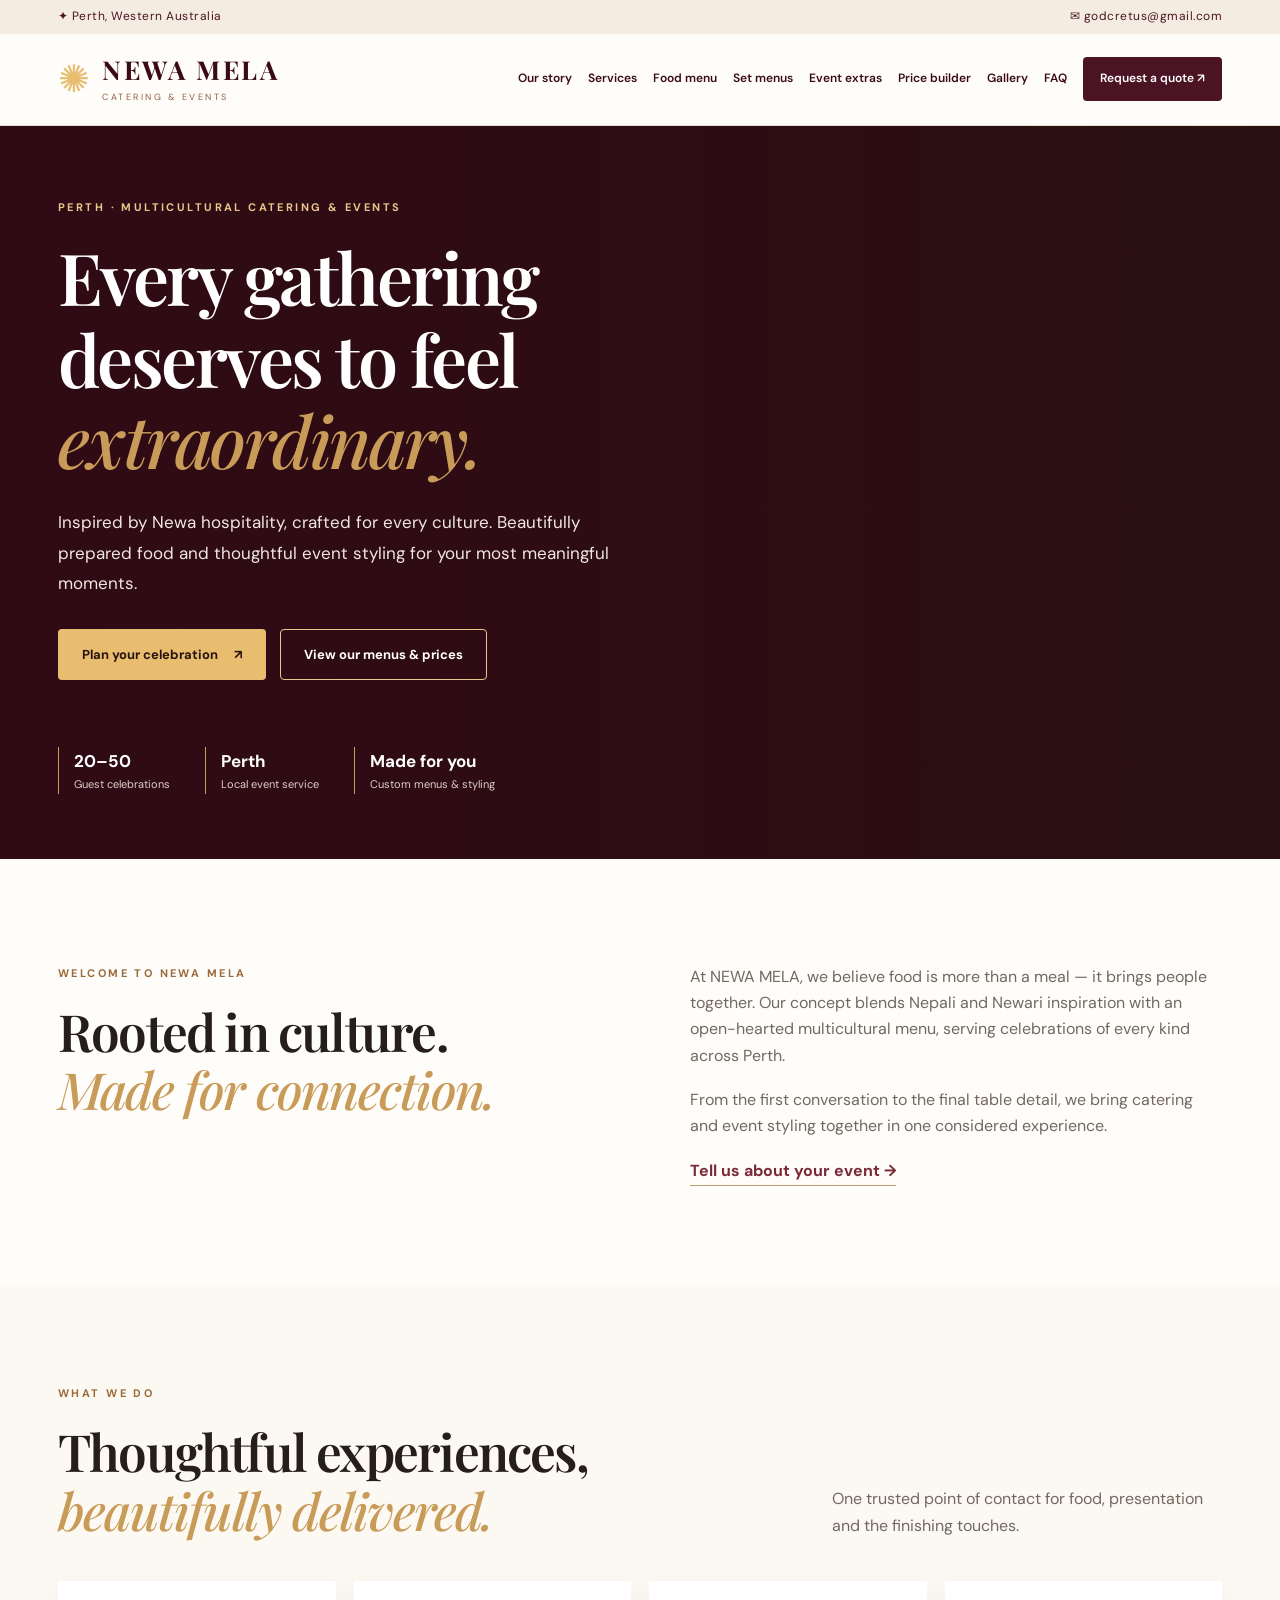
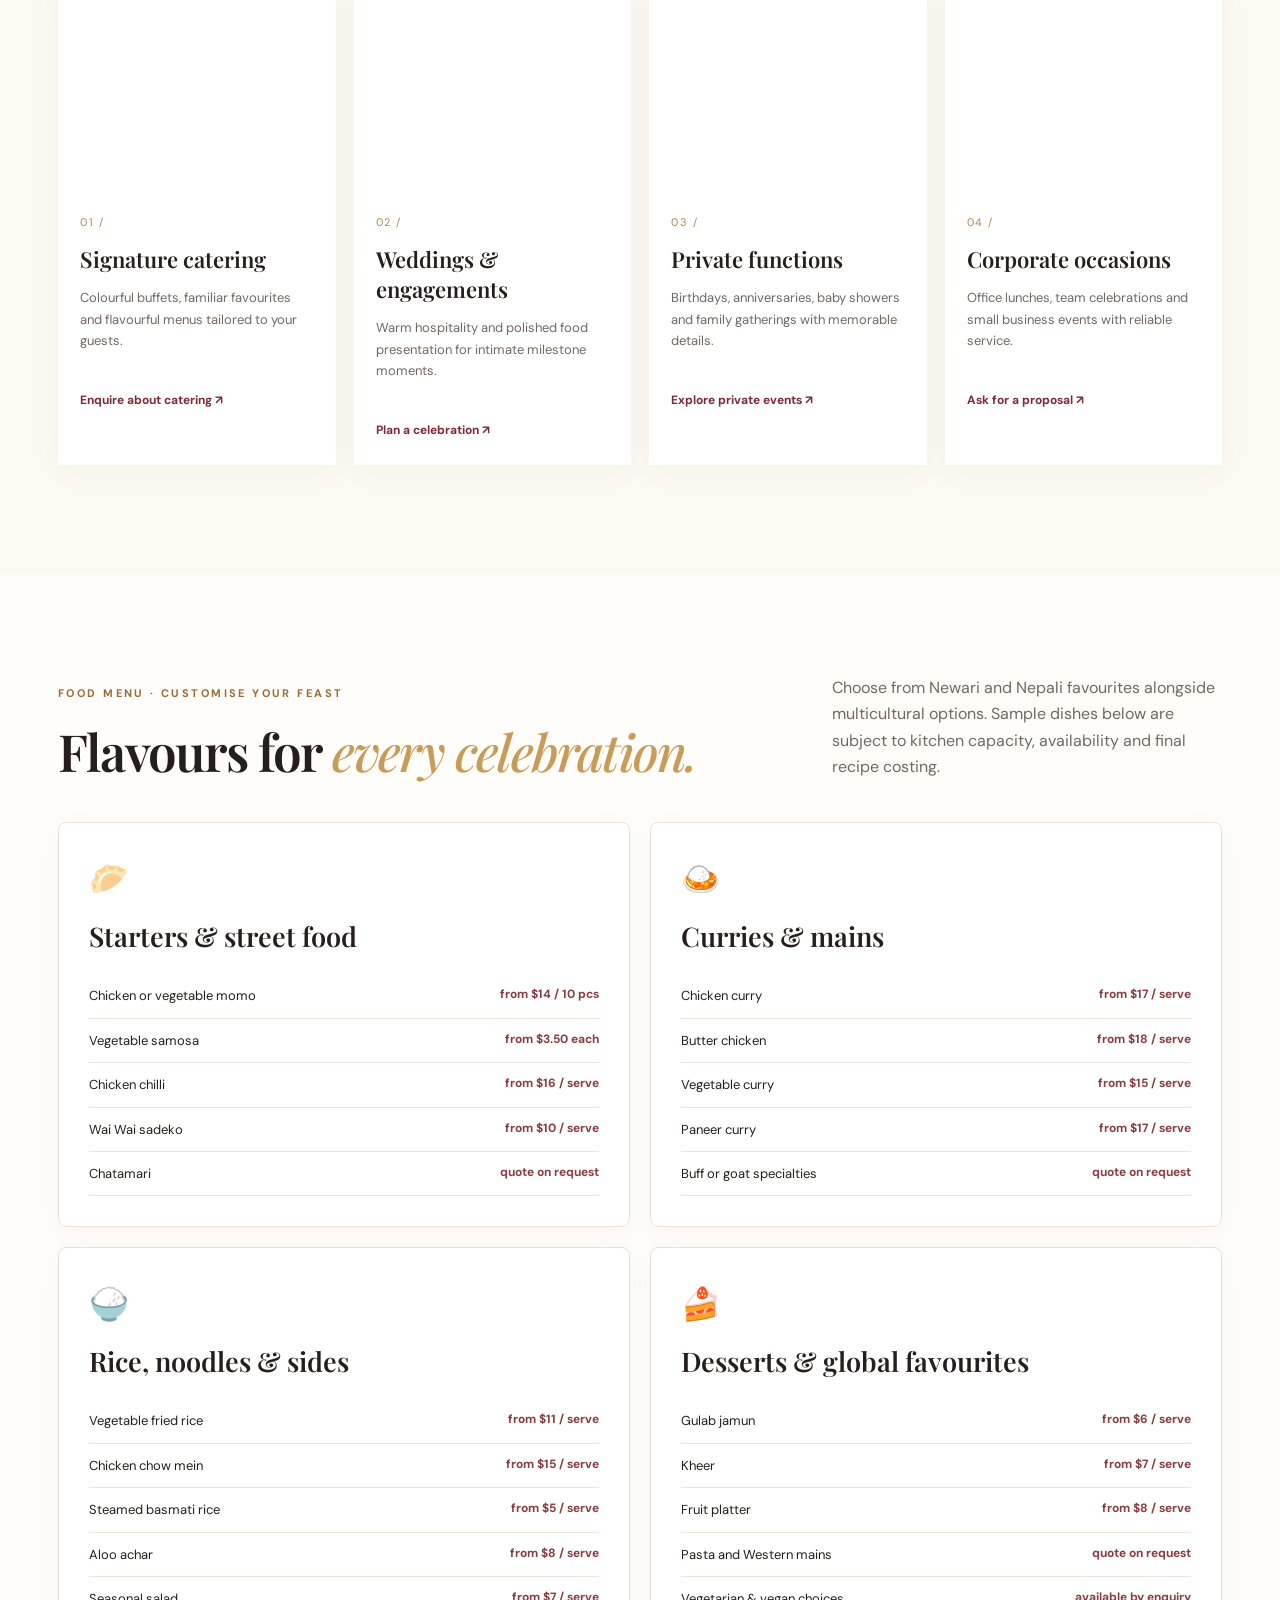
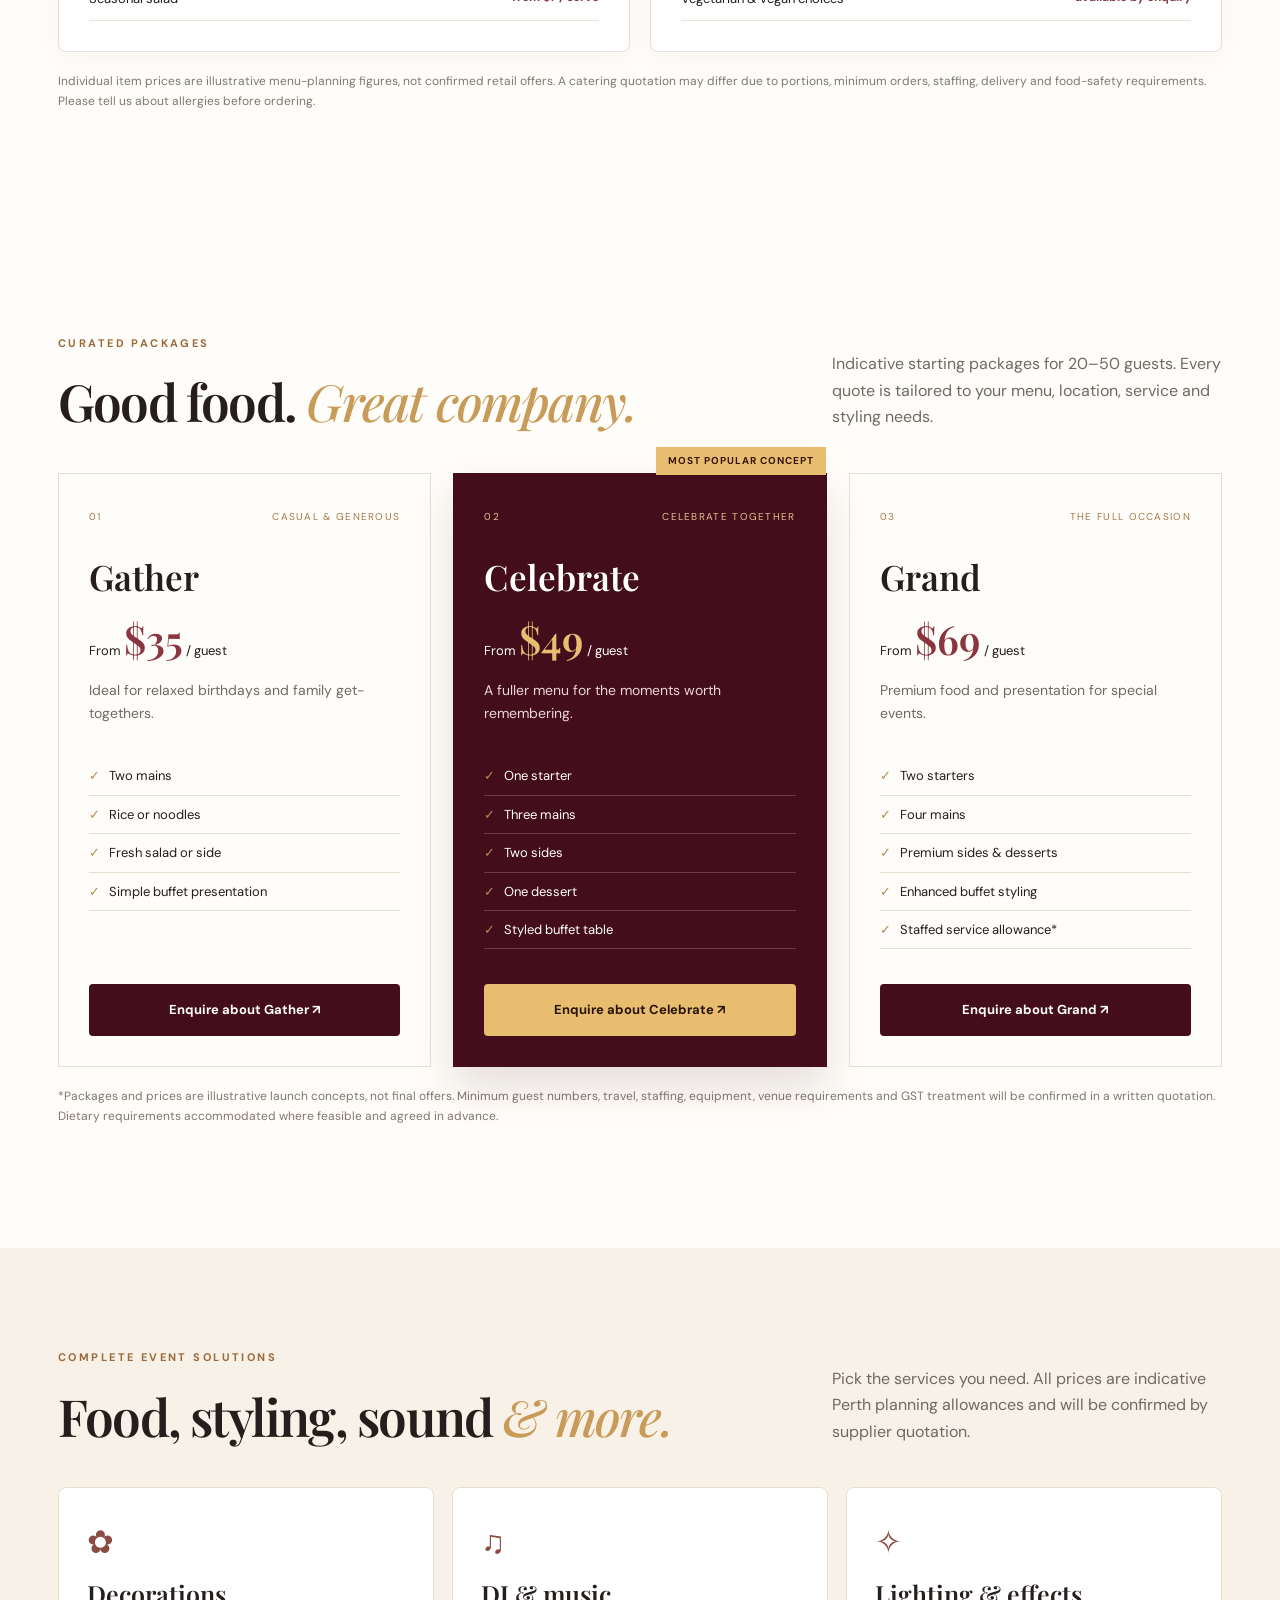
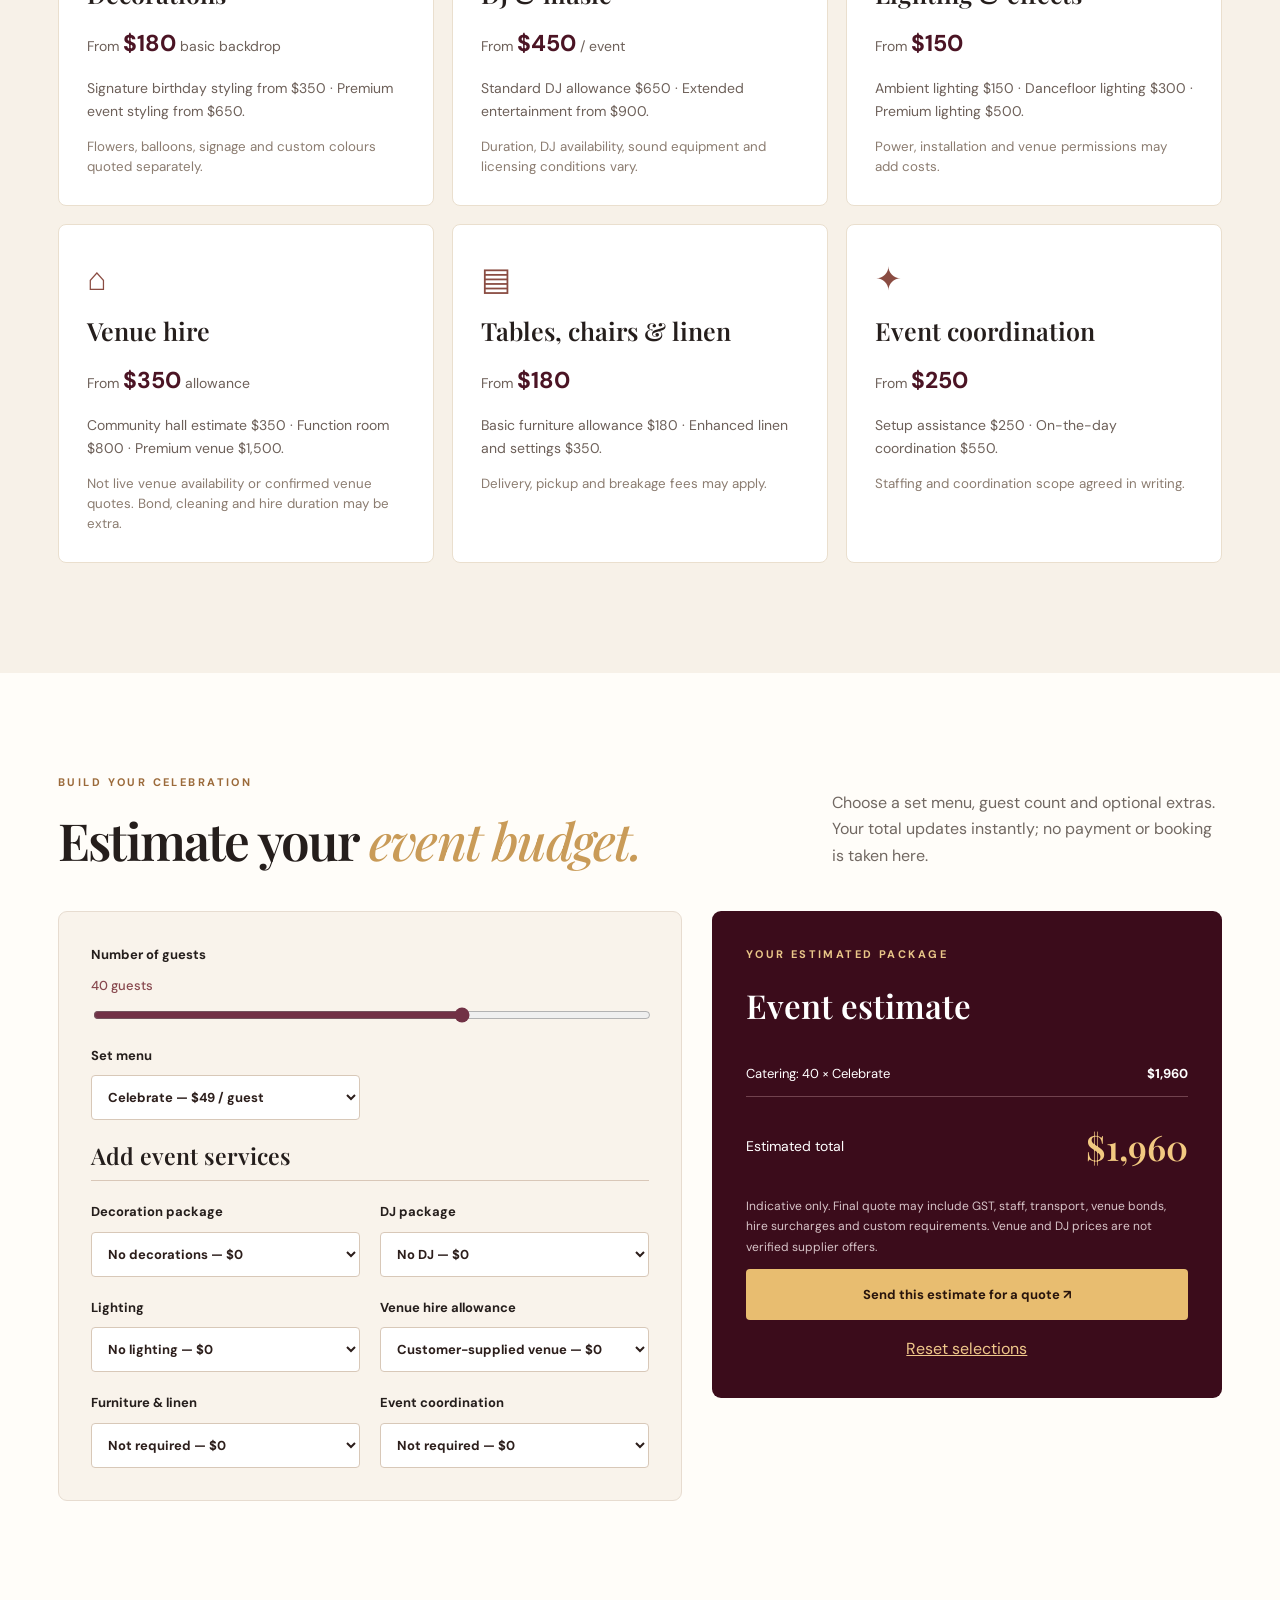
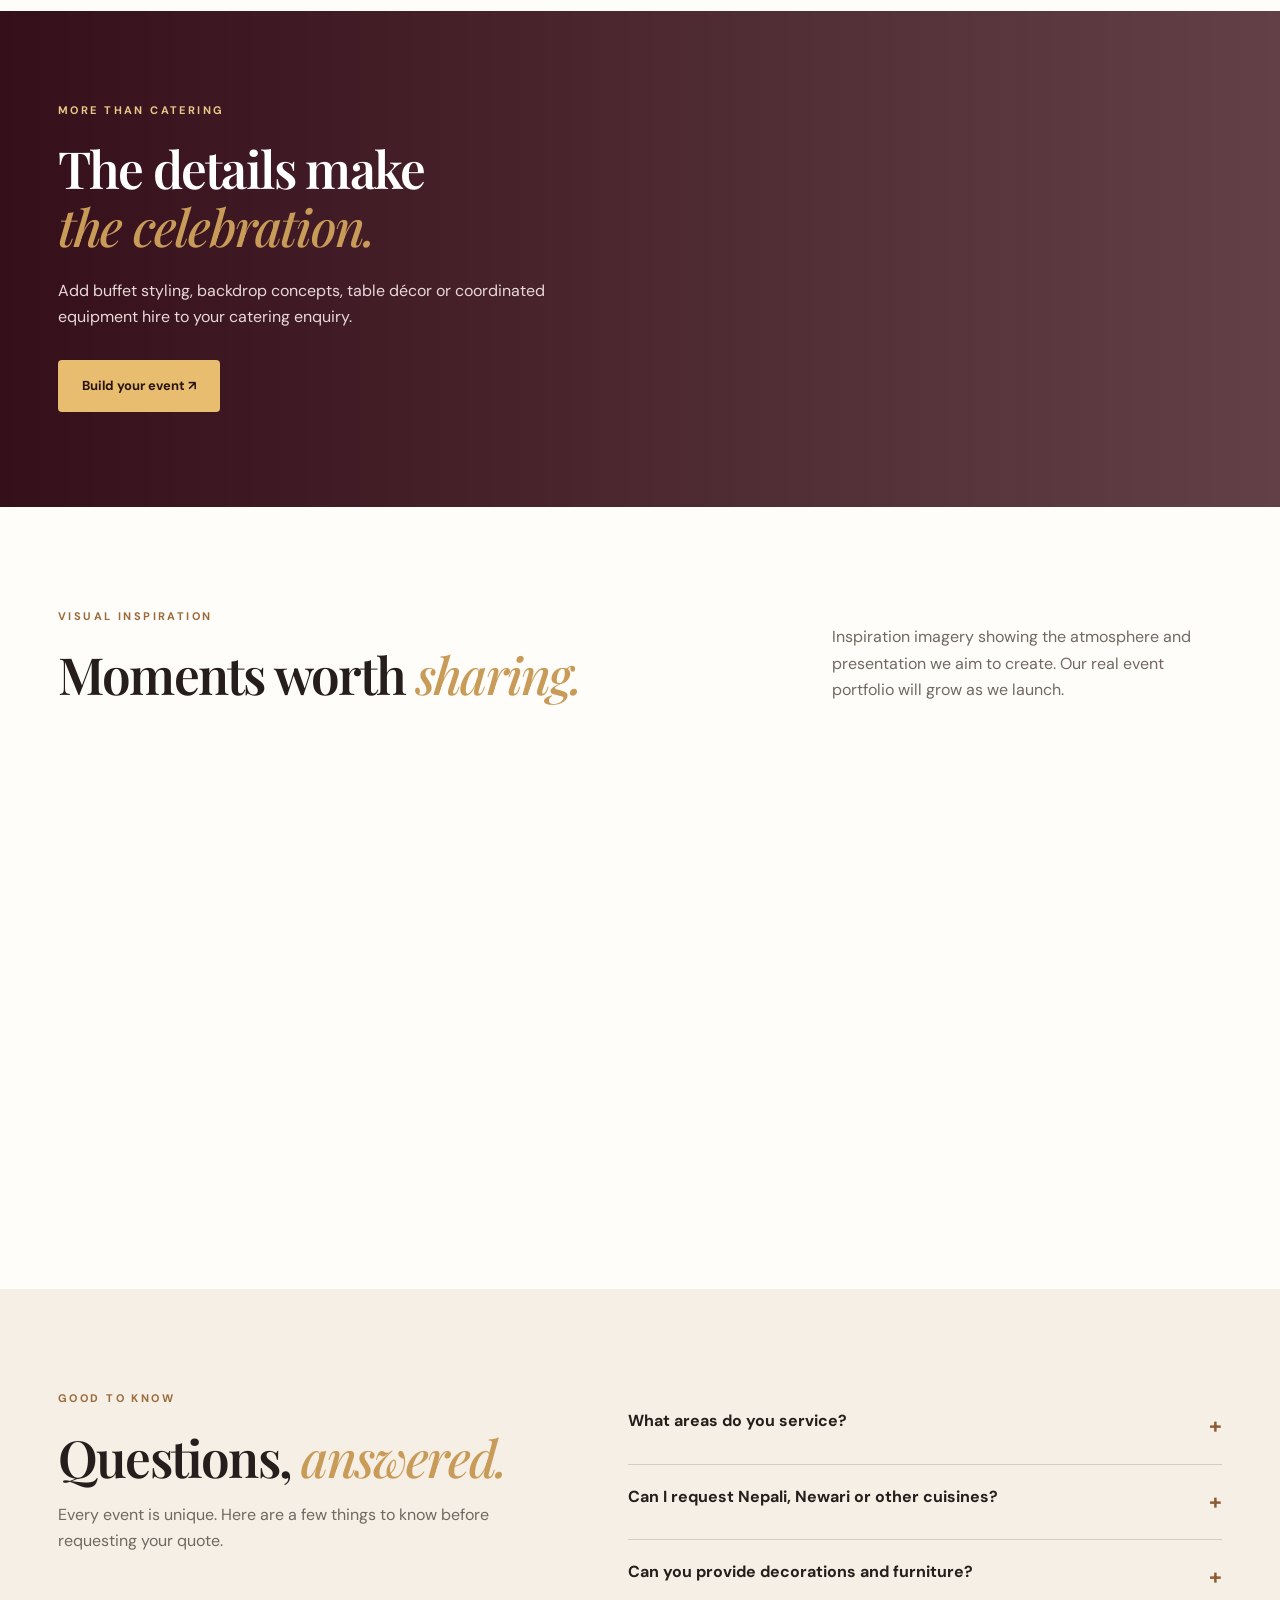
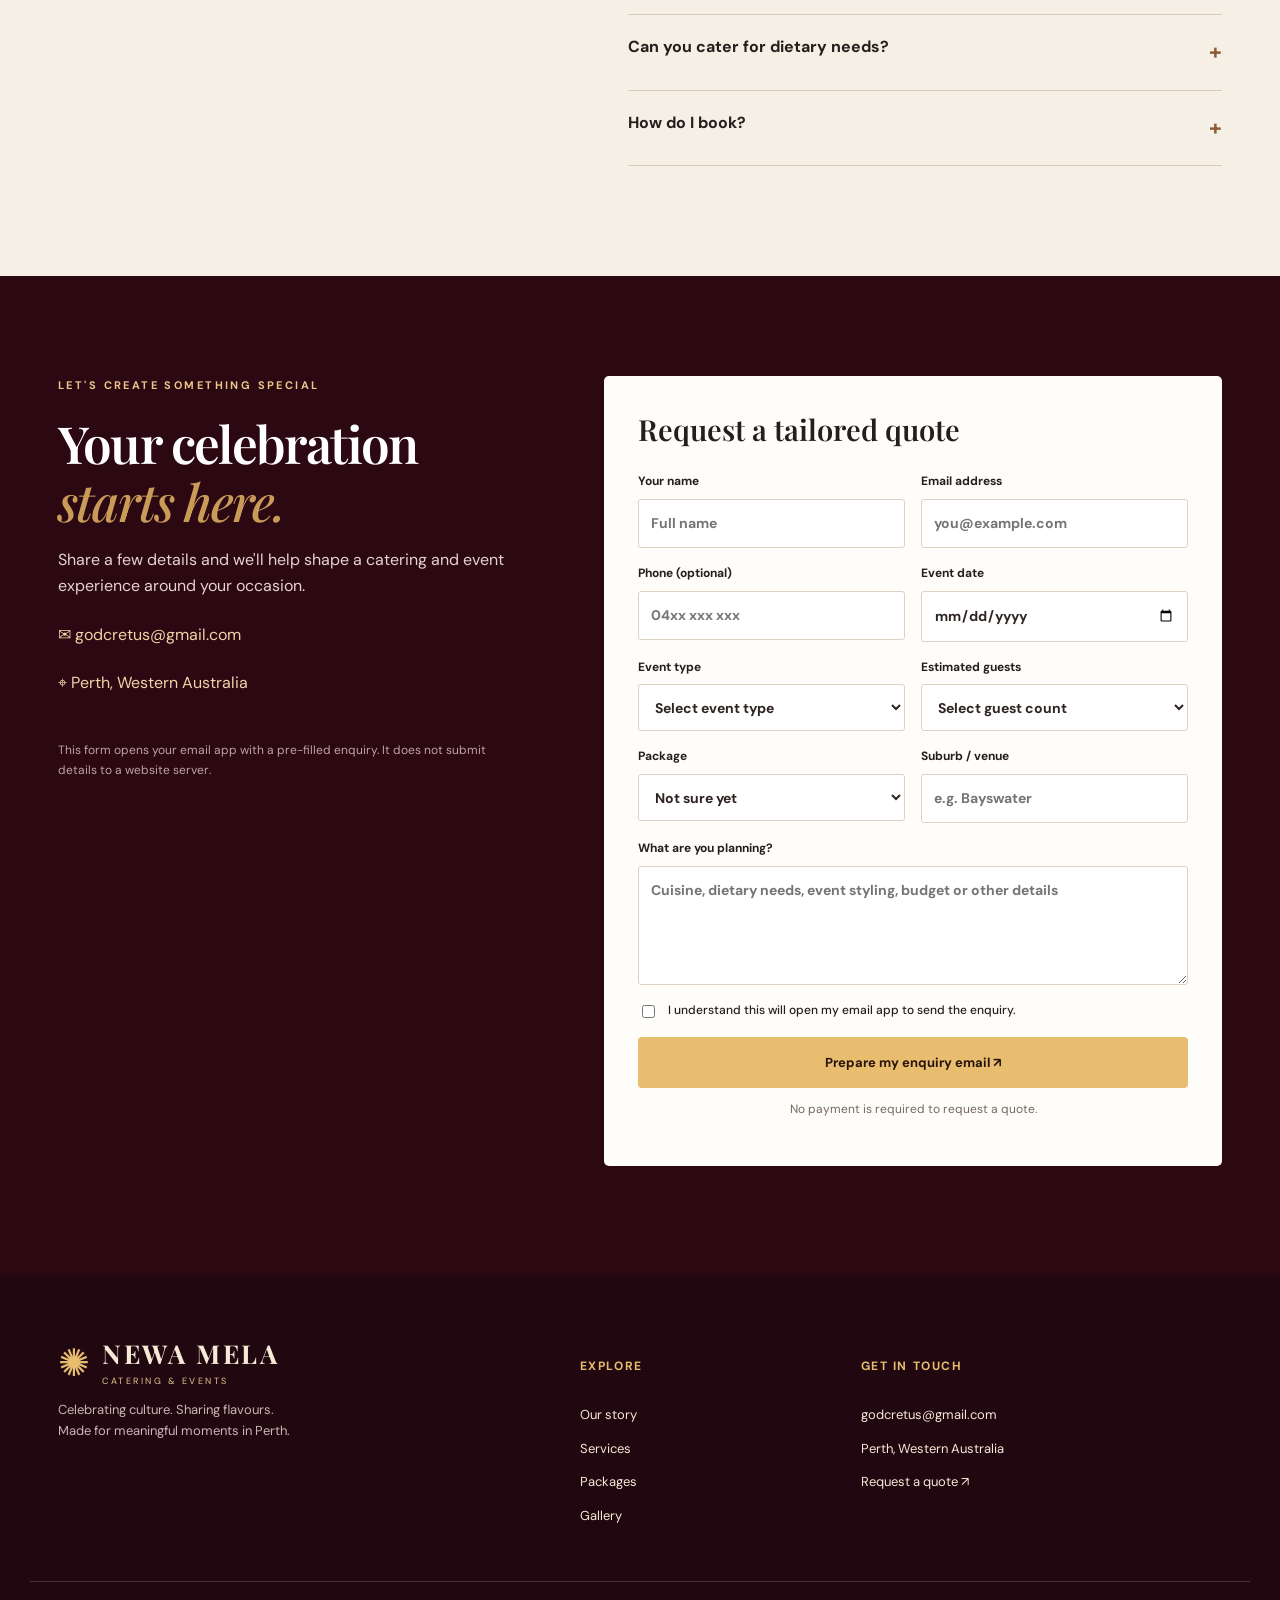
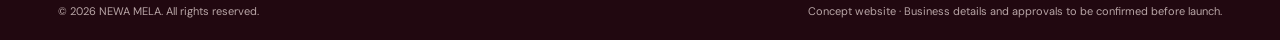
==== index.html @ 326b9b84 "Add files via upload" ====
<!doctype html>
<html lang="en-AU">
<head>
<meta charset="utf-8"><meta name="viewport" content="width=device-width,initial-scale=1">
<title>NEWA MELA | Multicultural Catering & Events Perth</title>
<meta name="description" content="NEWA MELA offers multicultural catering, buffet experiences and function styling for intimate weddings, birthdays and corporate celebrations across Perth, Western Australia. Request a tailored quote.">
<meta name="theme-color" content="#3b0c17">
<meta property="og:type" content="website"><meta property="og:title" content="NEWA MELA — Catering & Events Perth"><meta property="og:description" content="Celebrating culture. Sharing flavours. Multicultural catering and beautifully styled events in Perth.">
<link rel="icon" href="assets/favicon.svg" type="image/svg+xml">
<link rel="preconnect" href="https://images.unsplash.com">
<link rel="stylesheet" href="styles.css">
<script type="application/ld+json">{"@context":"https://schema.org","@type":"FoodEstablishment","name":"NEWA MELA Catering & Events","description":"Multicultural catering and event styling in Perth, Western Australia","email":"godcretus@gmail.com","areaServed":{"@type":"City","name":"Perth"},"address":{"@type":"PostalAddress","addressLocality":"Perth","addressRegion":"WA","addressCountry":"AU"},"servesCuisine":["Nepali","Newari","Multicultural"]}</script>
</head>
<body>
<a class="skip" href="#main">Skip to content</a>
<div class="topbar"><span>✦ Perth, Western Australia</span><a href="mailto:godcretus@gmail.com">✉ godcretus@gmail.com</a></div>
<header class="header" id="top"><a class="brand" href="#top" aria-label="NEWA MELA home"><span class="brand-mark">✺</span><span><strong>NEWA MELA</strong><small>CATERING & EVENTS</small></span></a>
<button class="nav-toggle" aria-label="Open menu" aria-expanded="false" aria-controls="navigation">☰</button>
<nav id="navigation" aria-label="Main navigation"><a href="#about">Our story</a><a href="#services">Services</a><a href="#food-menu">Food menu</a><a href="#menus">Set menus</a><a href="#extras">Event extras</a><a href="#calculator">Price builder</a><a href="#gallery">Gallery</a><a href="#faq">FAQ</a><a class="nav-cta" href="#enquiry">Request a quote ↗</a></nav></header>
<main id="main">
<section class="hero">
<div class="hero-overlay"></div><div class="hero-inner wrap"><div class="eyebrow light">PERTH · MULTICULTURAL CATERING & EVENTS</div><h1>Every gathering<br>deserves to feel <em>extraordinary.</em></h1><p>Inspired by Newa hospitality, crafted for every culture. Beautifully prepared food and thoughtful event styling for your most meaningful moments.</p><div class="actions"><a class="btn gold" href="#enquiry">Plan your celebration <span>↗</span></a><a class="btn outline" href="#menus">View our menus & prices</a></div><div class="hero-stats"><span><b>20–50</b><small>Guest celebrations</small></span><span><b>Perth</b><small>Local event service</small></span><span><b>Made for you</b><small>Custom menus & styling</small></span></div></div>
</section>
<section class="intro wrap" id="about"><div><div class="eyebrow">WELCOME TO NEWA MELA</div><h2>Rooted in culture.<br><em>Made for connection.</em></h2></div><div><p>At NEWA MELA, we believe food is more than a meal — it brings people together. Our concept blends Nepali and Newari inspiration with an open-hearted multicultural menu, serving celebrations of every kind across Perth.</p><p>From the first conversation to the final table detail, we bring catering and event styling together in one considered experience.</p><a class="text-link" href="#enquiry">Tell us about your event →</a></div></section>
<section class="section tinted" id="services"><div class="wrap"><div class="section-head"><div><div class="eyebrow">WHAT WE DO</div><h2>Thoughtful experiences,<br><em>beautifully delivered.</em></h2></div><p>One trusted point of contact for food, presentation and the finishing touches.</p></div>
<div class="service-grid">
<article class="service"><div class="service-photo img-catering"></div><div class="service-body"><span class="number">01 /</span><h3>Signature catering</h3><p>Colourful buffets, familiar favourites and flavourful menus tailored to your guests.</p><a href="#enquiry">Enquire about catering ↗</a></div></article>
<article class="service"><div class="service-photo img-wedding"></div><div class="service-body"><span class="number">02 /</span><h3>Weddings & engagements</h3><p>Warm hospitality and polished food presentation for intimate milestone moments.</p><a href="#enquiry">Plan a celebration ↗</a></div></article>
<article class="service"><div class="service-photo img-party"></div><div class="service-body"><span class="number">03 /</span><h3>Private functions</h3><p>Birthdays, anniversaries, baby showers and family gatherings with memorable details.</p><a href="#enquiry">Explore private events ↗</a></div></article>
<article class="service"><div class="service-photo img-corporate"></div><div class="service-body"><span class="number">04 /</span><h3>Corporate occasions</h3><p>Office lunches, team celebrations and small business events with reliable service.</p><a href="#enquiry">Ask for a proposal ↗</a></div></article>
</div></div></section>
<section class="section wrap" id="food-menu"><div class="section-head"><div><div class="eyebrow">FOOD MENU · CUSTOMISE YOUR FEAST</div><h2>Flavours for <em>every celebration.</em></h2></div><p>Choose from Newari and Nepali favourites alongside multicultural options. Sample dishes below are subject to kitchen capacity, availability and final recipe costing.</p></div><div class="food-grid">
<article class="food-card"><span class="food-icon">🥟</span><h3>Starters & street food</h3><ul><li>Chicken or vegetable momo <b>from $14 / 10 pcs</b></li><li>Vegetable samosa <b>from $3.50 each</b></li><li>Chicken chilli <b>from $16 / serve</b></li><li>Wai Wai sadeko <b>from $10 / serve</b></li><li>Chatamari <b>quote on request</b></li></ul></article>
<article class="food-card"><span class="food-icon">🍛</span><h3>Curries & mains</h3><ul><li>Chicken curry <b>from $17 / serve</b></li><li>Butter chicken <b>from $18 / serve</b></li><li>Vegetable curry <b>from $15 / serve</b></li><li>Paneer curry <b>from $17 / serve</b></li><li>Buff or goat specialties <b>quote on request</b></li></ul></article>
<article class="food-card"><span class="food-icon">🍚</span><h3>Rice, noodles & sides</h3><ul><li>Vegetable fried rice <b>from $11 / serve</b></li><li>Chicken chow mein <b>from $15 / serve</b></li><li>Steamed basmati rice <b>from $5 / serve</b></li><li>Aloo achar <b>from $8 / serve</b></li><li>Seasonal salad <b>from $7 / serve</b></li></ul></article>
<article class="food-card"><span class="food-icon">🍰</span><h3>Desserts & global favourites</h3><ul><li>Gulab jamun <b>from $6 / serve</b></li><li>Kheer <b>from $7 / serve</b></li><li>Fruit platter <b>from $8 / serve</b></li><li>Pasta and Western mains <b>quote on request</b></li><li>Vegetarian & vegan choices <b>available by enquiry</b></li></ul></article></div><p class="fine">Individual item prices are illustrative menu-planning figures, not confirmed retail offers. A catering quotation may differ due to portions, minimum orders, staffing, delivery and food-safety requirements. Please tell us about allergies before ordering.</p></section>
<section class="section wrap" id="menus"><div class="section-head"><div><div class="eyebrow">CURATED PACKAGES</div><h2>Good food. <em>Great company.</em></h2></div><p>Indicative starting packages for 20–50 guests. Every quote is tailored to your menu, location, service and styling needs.</p></div>
<div class="packages">
<article class="package"><div class="package-top"><span>01</span><span>CASUAL & GENEROUS</span></div><h3>Gather</h3><p class="price">From <strong>$35</strong> / guest</p><p>Ideal for relaxed birthdays and family get-togethers.</p><ul><li>Two mains</li><li>Rice or noodles</li><li>Fresh salad or side</li><li>Simple buffet presentation</li></ul><button class="btn dark package-pick" data-package="Gather">Enquire about Gather ↗</button></article>
<article class="package featured"><div class="ribbon">MOST POPULAR CONCEPT</div><div class="package-top"><span>02</span><span>CELEBRATE TOGETHER</span></div><h3>Celebrate</h3><p class="price">From <strong>$49</strong> / guest</p><p>A fuller menu for the moments worth remembering.</p><ul><li>One starter</li><li>Three mains</li><li>Two sides</li><li>One dessert</li><li>Styled buffet table</li></ul><button class="btn gold package-pick" data-package="Celebrate">Enquire about Celebrate ↗</button></article>
<article class="package"><div class="package-top"><span>03</span><span>THE FULL OCCASION</span></div><h3>Grand</h3><p class="price">From <strong>$69</strong> / guest</p><p>Premium food and presentation for special events.</p><ul><li>Two starters</li><li>Four mains</li><li>Premium sides & desserts</li><li>Enhanced buffet styling</li><li>Staffed service allowance*</li></ul><button class="btn dark package-pick" data-package="Grand">Enquire about Grand ↗</button></article>
</div><p class="fine">*Packages and prices are illustrative launch concepts, not final offers. Minimum guest numbers, travel, staffing, equipment, venue requirements and GST treatment will be confirmed in a written quotation. Dietary requirements accommodated where feasible and agreed in advance.</p></section>
<section class="section extras-section" id="extras"><div class="wrap"><div class="section-head"><div><div class="eyebrow">COMPLETE EVENT SOLUTIONS</div><h2>Food, styling, sound <em>& more.</em></h2></div><p>Pick the services you need. All prices are indicative Perth planning allowances and will be confirmed by supplier quotation.</p></div><div class="extras-grid">
<article class="extra-card"><div class="extra-symbol">✿</div><h3>Decorations</h3><p>From <strong>$180</strong> basic backdrop</p><p>Signature birthday styling from $350 · Premium event styling from $650.</p><small>Flowers, balloons, signage and custom colours quoted separately.</small></article>
<article class="extra-card"><div class="extra-symbol">♫</div><h3>DJ & music</h3><p>From <strong>$450</strong> / event</p><p>Standard DJ allowance $650 · Extended entertainment from $900.</p><small>Duration, DJ availability, sound equipment and licensing conditions vary.</small></article>
<article class="extra-card"><div class="extra-symbol">✧</div><h3>Lighting & effects</h3><p>From <strong>$150</strong></p><p>Ambient lighting $150 · Dancefloor lighting $300 · Premium lighting $500.</p><small>Power, installation and venue permissions may add costs.</small></article>
<article class="extra-card"><div class="extra-symbol">⌂</div><h3>Venue hire</h3><p>From <strong>$350</strong> allowance</p><p>Community hall estimate $350 · Function room $800 · Premium venue $1,500.</p><small>Not live venue availability or confirmed venue quotes. Bond, cleaning and hire duration may be extra.</small></article>
<article class="extra-card"><div class="extra-symbol">▤</div><h3>Tables, chairs & linen</h3><p>From <strong>$180</strong></p><p>Basic furniture allowance $180 · Enhanced linen and settings $350.</p><small>Delivery, pickup and breakage fees may apply.</small></article>
<article class="extra-card"><div class="extra-symbol">✦</div><h3>Event coordination</h3><p>From <strong>$250</strong></p><p>Setup assistance $250 · On-the-day coordination $550.</p><small>Staffing and coordination scope agreed in writing.</small></article>
</div></div></section>
<section class="section wrap" id="calculator"><div class="section-head"><div><div class="eyebrow">BUILD YOUR CELEBRATION</div><h2>Estimate your <em>event budget.</em></h2></div><p>Choose a set menu, guest count and optional extras. Your total updates instantly; no payment or booking is taken here.</p></div><div class="builder"><form id="builderForm" class="builder-controls"><label>Number of guests <span id="guestCountLabel">40 guests</span><input type="range" id="builderGuests" min="20" max="50" step="1" value="40"></label><label>Set menu<select id="builderMenu"><option value="35">Gather — $35 / guest</option><option value="49" selected>Celebrate — $49 / guest</option><option value="69">Grand — $69 / guest</option></select></label><div class="builder-title">Add event services</div><label>Decoration package<select id="builderDecor"><option value="0">No decorations — $0</option><option value="180">Basic backdrop — $180</option><option value="350">Signature styling — $350</option><option value="650">Premium styling — $650</option></select></label><label>DJ package<select id="builderDJ"><option value="0">No DJ — $0</option><option value="450">Starter DJ allowance — $450</option><option value="650">Standard DJ allowance — $650</option><option value="900">Extended DJ allowance — $900</option></select></label><label>Lighting<select id="builderLight"><option value="0">No lighting — $0</option><option value="150">Ambient lighting — $150</option><option value="300">Dancefloor lighting — $300</option><option value="500">Premium lighting — $500</option></select></label><label>Venue hire allowance<select id="builderVenue"><option value="0">Customer-supplied venue — $0</option><option value="350">Community hall estimate — $350</option><option value="800">Function room estimate — $800</option><option value="1500">Premium venue estimate — $1,500</option></select></label><label>Furniture & linen<select id="builderFurniture"><option value="0">Not required — $0</option><option value="180">Basic furniture allowance — $180</option><option value="350">Furniture & enhanced linen — $350</option></select></label><label>Event coordination<select id="builderCoord"><option value="0">Not required — $0</option><option value="250">Setup assistance — $250</option><option value="550">On-the-day coordination — $550</option></select></label></form><aside class="builder-summary"><div class="eyebrow light">YOUR ESTIMATED PACKAGE</div><h3>Event estimate</h3><div id="builderBreakdown" aria-live="polite"></div><div class="builder-total"><span>Estimated total</span><strong id="builderTotal">$1,960</strong></div><p>Indicative only. Final quote may include GST, staff, transport, venue bonds, hire surcharges and custom requirements. Venue and DJ prices are not verified supplier offers.</p><button type="button" class="btn gold full" id="builderEnquire">Send this estimate for a quote ↗</button><button type="button" class="reset-button" id="builderReset">Reset selections</button></aside></div></section>
<section class="banner"><div class="wrap banner-inner"><div class="eyebrow light">MORE THAN CATERING</div><h2>The details make<br><em>the celebration.</em></h2><p>Add buffet styling, backdrop concepts, table décor or coordinated equipment hire to your catering enquiry.</p><a class="btn gold" href="#enquiry">Build your event ↗</a></div></section>
<section class="section wrap" id="gallery"><div class="section-head"><div><div class="eyebrow">VISUAL INSPIRATION</div><h2>Moments worth <em>sharing.</em></h2></div><p>Inspiration imagery showing the atmosphere and presentation we aim to create. Our real event portfolio will grow as we launch.</p></div><div class="gallery"><div class="g1" role="img" aria-label="Colourful catering buffet"></div><div class="g2" role="img" aria-label="Elegant event table setting"></div><div class="g3" role="img" aria-label="Food prepared for a celebration"></div><div class="g4" role="img" aria-label="Intimate celebration venue"></div></div></section>
<section class="section faq-section" id="faq"><div class="wrap faq-layout"><div><div class="eyebrow">GOOD TO KNOW</div><h2>Questions, <em>answered.</em></h2><p>Every event is unique. Here are a few things to know before requesting your quote.</p></div><div class="faq-list"><details><summary>What areas do you service?</summary><p>We are planning to serve Perth and surrounding suburbs. Travel charges and service availability will be confirmed for your location.</p></details><details><summary>Can I request Nepali, Newari or other cuisines?</summary><p>Yes. Tell us your preferred dishes and guest preferences. We aim to offer a multicultural menu with Nepali and Newari specialties.</p></details><details><summary>Can you provide decorations and furniture?</summary><p>We can discuss buffet styling, event décor and coordinating hired equipment. The final scope depends on your venue and budget.</p></details><details><summary>Can you cater for dietary needs?</summary><p>Tell us about allergies and dietary requirements before booking. We will discuss what can be safely accommodated and explain any limitations.</p></details><details><summary>How do I book?</summary><p>Send an enquiry with your date, location, guest count and event details. We will discuss availability and provide a written quote before any booking is confirmed.</p></details></div></div></section>
<section class="section contact-section" id="enquiry"><div class="wrap contact-layout"><div class="contact-copy"><div class="eyebrow light">LET'S CREATE SOMETHING SPECIAL</div><h2>Your celebration<br><em>starts here.</em></h2><p>Share a few details and we'll help shape a catering and event experience around your occasion.</p><div class="contact-line">✉ <a href="mailto:godcretus@gmail.com">godcretus@gmail.com</a></div><div class="contact-line">⌖ Perth, Western Australia</div><p class="fine light-fine">This form opens your email app with a pre-filled enquiry. It does not submit details to a website server.</p></div>
<form class="enquiry-form" id="quoteForm"><h3>Request a tailored quote</h3><div class="form-row"><label>Your name <input name="name" required autocomplete="name" placeholder="Full name"></label><label>Email address <input name="email" type="email" required autocomplete="email" placeholder="you@example.com"></label></div><div class="form-row"><label>Phone (optional) <input name="phone" type="tel" autocomplete="tel" placeholder="04xx xxx xxx"></label><label>Event date <input name="date" type="date"></label></div><div class="form-row"><label>Event type <select name="type" required><option value="">Select event type</option><option>Birthday / private party</option><option>Wedding / engagement</option><option>Corporate event</option><option>Family / cultural celebration</option><option>Other</option></select></label><label>Estimated guests <select name="guests" required><option value="">Select guest count</option><option>20–29</option><option>30–39</option><option>40–50</option><option>More than 50 — enquire</option></select></label></div><div class="form-row"><label>Package <select name="package" id="packageSelect"><option>Not sure yet</option><option>Gather</option><option>Celebrate</option><option>Grand</option><option>Custom menu</option></select></label><label>Suburb / venue <input name="location" placeholder="e.g. Bayswater"></label></div><label>What are you planning? <textarea name="message" rows="4" placeholder="Cuisine, dietary needs, event styling, budget or other details"></textarea></label><label class="consent"><input type="checkbox" required> I understand this will open my email app to send the enquiry.</label><button type="submit" class="btn gold full">Prepare my enquiry email ↗</button><p class="form-note" id="formStatus" role="status">No payment is required to request a quote.</p></form></div></section>
</main>
<footer class="footer"><div class="wrap footer-grid"><div><a class="brand foot-brand" href="#top"><span class="brand-mark">✺</span><span><strong>NEWA MELA</strong><small>CATERING & EVENTS</small></span></a><p>Celebrating culture. Sharing flavours.<br>Made for meaningful moments in Perth.</p></div><div><h4>Explore</h4><a href="#about">Our story</a><a href="#services">Services</a><a href="#menus">Packages</a><a href="#gallery">Gallery</a></div><div><h4>Get in touch</h4><a href="mailto:godcretus@gmail.com">godcretus@gmail.com</a><span>Perth, Western Australia</span><a href="#enquiry">Request a quote ↗</a></div></div><div class="wrap footer-bottom"><span>© <span id="year"></span> NEWA MELA. All rights reserved.</span><span>Concept website · Business details and approvals to be confirmed before launch.</span></div></footer>
<script src="script.js"></script>
</body></html>
---- styles.css ----
@import url('https://fonts.googleapis.com/css2?family=DM+Sans:wght@400;500;600;700&family=Playfair+Display:ital,wght@0,500;0,600;0,700;1,500&display=swap');
:root{--wine:#430d1b;--wine2:#2c0812;--gold:#e8bd70;--cream:#faf6ee;--ink:#251e1c;--muted:#716862;--line:#e7ded1}*{box-sizing:border-box}html{scroll-behavior:smooth}body{margin:0;background:#fffdf9;color:var(--ink);font:16px/1.65 'DM Sans',sans-serif}a{color:inherit;text-decoration:none}button,input,textarea,select{font:inherit}button{cursor:pointer}.skip{position:absolute;left:-999px;top:0;background:#fff;padding:12px;z-index:50}.skip:focus{left:12px}.wrap{max-width:1220px;padding:0 28px;margin:auto}.topbar{background:#260711;color:#f3dcc1;display:flex;justify-content:space-between;padding:7px max(28px,calc((100vw - 1164px)/2));font-size:12px;letter-spacing:.04em}.topbar a:hover{color:var(--gold)}.header{height:92px;display:flex;align-items:center;justify-content:space-between;padding:0 max(28px,calc((100vw - 1164px)/2));background:#3a0b17;color:#fff;position:relative;z-index:10}.brand{display:flex;align-items:center;gap:12px;line-height:1}.brand-mark{font-size:38px;color:var(--gold);line-height:1}.brand strong{font:700 26px/1 'Playfair Display',serif;letter-spacing:.1em;white-space:nowrap}.brand small{display:block;color:#e6c58d;font-size:9px;letter-spacing:.28em;margin-top:10px}.header nav{display:flex;align-items:center;gap:26px;font-size:13px;font-weight:600}.header nav>a:hover{color:var(--gold)}.header nav .nav-cta{background:var(--gold);padding:12px 17px;color:#28160d;border-radius:4px}.nav-toggle{display:none;background:transparent;color:#fff;border:0;font-size:26px}.hero{position:relative;min-height:660px;background:#28120f url('https://images.unsplash.com/photo-1555244162-803834f70033?auto=format&fit=crop&w=1900&q=85') center 50%/cover;color:#fff;display:flex;align-items:center}.hero-overlay{position:absolute;inset:0;background:linear-gradient(90deg,rgba(38,5,13,.97) 0%,rgba(45,9,18,.87) 38%,rgba(32,11,12,.27) 100%)}.hero-inner{position:relative;width:100%;padding-top:72px;padding-bottom:65px}.eyebrow{font-size:11px;letter-spacing:.22em;font-weight:700;color:#9b6a3a;margin-bottom:20px}.eyebrow.light{color:#eac789}.hero h1,h2{font-family:'Playfair Display',Georgia,serif;line-height:1.14;font-weight:600;letter-spacing:-.035em}.hero h1{font-size:clamp(48px,5.6vw,82px);max-width:800px;margin:0 0 26px}.hero h1 em,h2 em{font-weight:500;color:#c99b58}.hero p{font-size:17px;max-width:580px;color:#f0e7df;line-height:1.8}.actions{display:flex;gap:14px;flex-wrap:wrap;margin-top:30px}.btn{border:1px solid transparent;display:inline-flex;align-items:center;justify-content:center;gap:16px;padding:14px 23px;font-weight:700;font-size:13px;border-radius:4px;transition:transform .2s,background .2s}.btn:hover{transform:translateY(-2px)}.btn.gold{background:var(--gold);color:#28140c}.btn.outline{color:#fff;border-color:#e7c78b}.btn.dark{background:var(--wine);color:#fff}.hero-stats{display:flex;gap:35px;margin-top:67px}.hero-stats span{border-left:1px solid #c99b58;padding-left:15px;display:flex;flex-direction:column}.hero-stats b{font-size:17px}.hero-stats small{font-size:11px;color:#dfd0c7}.intro{padding-top:105px;padding-bottom:100px;display:grid;grid-template-columns:1fr 1fr;gap:100px}.intro h2,.section h2,.banner h2{font-size:clamp(38px,4vw,56px);margin:0}.intro p{color:var(--muted);margin:0 0 18px}.text-link{font-weight:700;color:#7b2a37;border-bottom:1px solid #bd9b6c;padding-bottom:4px}.section{padding-top:100px;padding-bottom:110px}.tinted{background:var(--cream)}.section-head{display:flex;justify-content:space-between;align-items:end;gap:50px;margin-bottom:42px}.section-head>p{max-width:390px;color:var(--muted);margin:0}.service-grid{display:grid;grid-template-columns:repeat(4,1fr);gap:18px}.service{background:#fff;box-shadow:0 6px 30px rgba(55,32,21,.04)}.service-photo{height:205px;background-size:cover;background-position:center}.img-catering{background-image:url('https://images.unsplash.com/photo-1555244162-803834f70033?auto=format&fit=crop&w=700&q=80')}.img-wedding{background-image:url('https://images.unsplash.com/photo-1519741497674-611481863552?auto=format&fit=crop&w=700&q=80')}.img-party{background-image:url('https://images.unsplash.com/photo-1511795409834-ef04bbd61622?auto=format&fit=crop&w=700&q=80')}.img-corporate{background-image:url('https://images.unsplash.com/photo-1511578314322-379afb476865?auto=format&fit=crop&w=700&q=80')}.service-body{padding:22px}.number{font-size:11px;color:#b18550;letter-spacing:.15em}.service h3{font:600 22px 'Playfair Display',serif;margin:10px 0}.service p{font-size:13px;color:var(--muted);min-height:86px}.service a{font-size:12px;font-weight:700;color:#7b2a37}.packages{display:grid;grid-template-columns:repeat(3,1fr);gap:22px}.package{border:1px solid var(--line);padding:35px 30px 30px;position:relative;display:flex;flex-direction:column}.package.featured{background:var(--wine);color:#fff;border-color:var(--wine);box-shadow:0 20px 40px rgba(55,12,24,.13)}.package-top{display:flex;justify-content:space-between;font-size:10px;letter-spacing:.13em;color:#a57949}.featured .package-top{color:#e5c08c}.ribbon{position:absolute;top:-27px;right:0;background:var(--gold);color:#34160d;padding:6px 12px;font-size:10px;letter-spacing:.1em;font-weight:700}.package h3{font:600 35px 'Playfair Display',serif;margin:28px 0 12px}.price{margin:0;font-size:13px}.price strong{font:600 40px 'Playfair Display',serif;color:#8b3540}.featured .price strong{color:var(--gold)}.package>p:not(.price){color:var(--muted);font-size:14px}.featured>p:not(.price){color:#ead6d9}.package ul{list-style:none;padding:0;margin:18px 0 35px;flex:1}.package li{padding:8px 0;border-bottom:1px solid var(--line);font-size:13px}.package li:before{content:'✓';color:#b48b53;margin-right:9px}.featured li{border-color:#6e3a44}.package .btn{width:100%}.fine{font-size:12px;color:#81766e;margin-top:20px}.banner{background:linear-gradient(90deg,rgba(46,7,18,.97),rgba(55,10,22,.78)),url('https://images.unsplash.com/photo-1511795409834-ef04bbd61622?auto=format&fit=crop&w=1800&q=85') center/cover;color:#fff}.banner-inner{padding-top:90px;padding-bottom:95px}.banner h2{max-width:700px}.banner p{max-width:520px;color:#e8d9d9;margin:22px 0 30px}.gallery{display:grid;grid-template-columns:1.3fr 1fr 1fr;grid-template-rows:210px 210px;gap:14px}.gallery>div{background-size:cover;background-position:center}.g1{grid-row:span 2;background-image:url('https://images.unsplash.com/photo-1555244162-803834f70033?auto=format&fit=crop&w=900&q=85')}.g2{background-image:url('https://images.unsplash.com/photo-1519741497674-611481863552?auto=format&fit=crop&w=700&q=85')}.g3{background-image:url('https://images.unsplash.com/photo-1547592180-85f173990554?auto=format&fit=crop&w=700&q=85')}.g4{grid-column:span 2;background-image:url('https://images.unsplash.com/photo-1511795409834-ef04bbd61622?auto=format&fit=crop&w=1100&q=85')}.faq-section{background:#f5efe5}.faq-layout{display:grid;grid-template-columns:1fr 1.25fr;gap:95px}.faq-layout>div>p{color:var(--muted)}.faq-list details{border-bottom:1px solid #d7cbbc;padding:19px 0}.faq-list summary{cursor:pointer;font-weight:700;list-style:none;display:flex;justify-content:space-between}.faq-list summary:after{content:'+';font-size:22px;color:#8d5c35}.faq-list details[open] summary:after{content:'−'}.faq-list details p{font-size:14px;color:var(--muted)}.contact-section{background:var(--wine2);color:#fff}.contact-layout{display:grid;grid-template-columns:.85fr 1.15fr;gap:90px}.contact-copy h2{font-size:clamp(42px,4vw,60px)}.contact-copy>p{color:#e5d2d6}.contact-line{margin:22px 0;color:#f0d4a7}.light-fine{color:#bca4a7!important;margin-top:45px}.enquiry-form{background:#fffdf9;color:var(--ink);padding:34px;border-radius:5px}.enquiry-form h3{font:600 29px 'Playfair Display',serif;margin:0 0 24px}.form-row{display:grid;grid-template-columns:1fr 1fr;gap:16px}.enquiry-form label{display:block;font-size:12px;font-weight:700;margin-bottom:16px}.enquiry-form input:not([type=checkbox]),.enquiry-form select,.enquiry-form textarea{display:block;width:100%;border:1px solid #ddd1c6;border-radius:3px;padding:12px;margin-top:7px;background:#fff;color:#2e2421;font-size:14px;min-height:47px}.enquiry-form :focus-visible{outline:2px solid #b47b3e;outline-offset:2px}.enquiry-form .consent{display:flex;gap:10px;align-items:flex-start;font-weight:500}.consent input{margin-top:4px}.btn.full{width:100%}.form-note{font-size:12px;color:#75685e;text-align:center}.footer{background:#210810;color:#f6e9d6;padding:65px 0 20px}.footer-grid{display:grid;grid-template-columns:2fr 1fr 1.5fr;gap:40px}.footer p{font-size:13px;color:#c8b5b4}.footer h4{color:var(--gold);font-size:12px;letter-spacing:.13em;text-transform:uppercase}.footer-grid>div:not(:first-child){display:flex;flex-direction:column;gap:12px;font-size:13px}.footer-bottom{display:flex;justify-content:space-between;gap:20px;border-top:1px solid #50313b;margin-top:55px;padding-top:20px;color:#b8a5a6;font-size:11px}
@media(max-width:1050px){.header nav{gap:14px}.service-grid{grid-template-columns:repeat(2,1fr)}.service p{min-height:0}.intro{gap:45px}.contact-layout{gap:35px}}@media(max-width:760px){.topbar{font-size:10px;gap:10px}.header{height:75px}.brand strong{font-size:20px}.brand-mark{font-size:29px}.brand small{font-size:7px}.nav-toggle{display:block}.header nav{display:none;position:absolute;top:75px;left:0;right:0;background:#3a0b17;flex-direction:column;align-items:stretch;padding:20px 28px 26px;gap:16px;box-shadow:0 10px 18px #0003}.header nav.open{display:flex}.hero{min-height:660px}.hero-overlay{background:linear-gradient(90deg,rgba(38,5,13,.96),rgba(38,5,13,.67))}.hero h1{font-size:clamp(44px,10vw,66px)}.hero-stats{gap:16px;flex-wrap:wrap}.intro,.faq-layout,.contact-layout{grid-template-columns:1fr;gap:35px}.intro{padding-top:75px;padding-bottom:75px}.section{padding-top:75px;padding-bottom:80px}.section-head{display:block}.section-head>p{margin-top:20px}.packages{grid-template-columns:1fr}.package{padding:27px}.package.featured{margin-top:25px}.gallery{grid-template-columns:1fr 1fr;grid-template-rows:220px 160px 160px}.g1{grid-column:span 2;grid-row:span 1}.g4{grid-column:span 2}.footer-grid{grid-template-columns:1fr 1fr}.footer-grid>div:first-child{grid-column:span 2}.footer-bottom{display:block}.form-row{grid-template-columns:1fr;gap:0}}@media(max-width:480px){.wrap{padding-left:19px;padding-right:19px}.topbar{padding-left:19px;padding-right:19px}.topbar a{font-size:9px}.header{padding:0 19px}.hero-inner{padding-top:60px}.hero-stats{margin-top:45px}.hero-stats span{min-width:110px}.service-grid{grid-template-columns:1fr}.service-photo{height:230px}.enquiry-form{padding:22px}.footer-grid{grid-template-columns:1fr}.footer-grid>div:first-child{grid-column:auto}.actions .btn{width:100%}}@media(prefers-reduced-motion:reduce){html{scroll-behavior:auto}.btn{transition:none}}
/* V4: light editorial palette and advanced service catalogue */
:root{--cream:#fcf9f3;--gold:#e8bd70}.header{background:#fffdf9;color:#3a0b17;border-bottom:1px solid #e9dfd5}.header .brand small{color:#925c3e}.header nav .nav-cta{background:#4b1424;color:#fff}.header nav>a:hover{color:#a56b3e}.topbar{background:#f4ece1;color:#4b1424}.hero-overlay{background:linear-gradient(90deg,rgba(48,10,21,.94),rgba(48,10,21,.75) 45%,rgba(48,10,21,.20))}.food-grid{display:grid;grid-template-columns:repeat(2,1fr);gap:20px}.food-card{padding:30px;background:#fff;border:1px solid #e9dfd5;border-radius:8px;box-shadow:0 8px 28px #361b1009}.food-icon{font-size:32px}.food-card h3{font:600 27px 'Playfair Display',serif;margin:12px 0 20px}.food-card ul{list-style:none;margin:0;padding:0}.food-card li{display:flex;justify-content:space-between;gap:12px;border-bottom:1px solid #eee5da;padding:11px 0;font-size:13px}.food-card li b{white-space:nowrap;color:#873d43;font-size:12px}.extras-section{background:#f7f1e8}.extras-grid{display:grid;grid-template-columns:repeat(3,1fr);gap:18px}.extra-card{background:#fff;padding:28px;border-radius:8px;border:1px solid #eadfce}.extra-symbol{font-size:32px;color:#8a4c42}.extra-card h3{font:600 25px 'Playfair Display',serif;margin:8px 0 15px}.extra-card p{font-size:14px;color:#6d6059}.extra-card p strong{font-size:23px;color:#4b1424}.extra-card small{color:#8b7c70;line-height:1.5;display:block}.builder{display:grid;grid-template-columns:1.1fr .9fr;gap:30px;align-items:start}.builder-controls{padding:32px;background:#f9f3eb;border:1px solid #e7dcd0;border-radius:9px;display:grid;grid-template-columns:1fr 1fr;gap:20px}.builder-controls label{font-size:13px;font-weight:700;display:flex;flex-direction:column;gap:9px}.builder-controls label:first-child{grid-column:span 2}.builder-controls select{width:100%;padding:12px;border:1px solid #d8c8b8;border-radius:4px;background:#fff;color:#2c1e1b}.builder-controls input[type=range]{width:100%;accent-color:#713145}.builder-controls label span{font-weight:500;color:#88484e}.builder-title{grid-column:span 2;border-bottom:1px solid #d9c7b8;padding-bottom:9px;font:600 23px 'Playfair Display',serif}.builder-summary{background:#3b0c1b;color:#fff;padding:34px;border-radius:9px;position:sticky;top:15px}.builder-summary h3{font:600 33px 'Playfair Display',serif;margin:0 0 25px}.summary-line{display:flex;justify-content:space-between;gap:15px;padding:11px 0;border-bottom:1px solid #71424e;font-size:13px}.summary-line span:last-child{font-weight:700;white-space:nowrap}.builder-total{display:flex;justify-content:space-between;align-items:center;margin:26px 0;font-size:14px}.builder-total strong{font:600 35px 'Playfair Display',serif;color:#f2c981}.builder-summary p{font-size:12px;color:#d7c4c8;line-height:1.7}.reset-button{border:0;background:none;color:#f0c88b;display:block;margin:15px auto 0;text-decoration:underline}.header nav{gap:16px}.header nav a{font-size:12px}@media(max-width:1100px){.header nav{gap:10px}.header nav a{font-size:11px}}@media(max-width:900px){.header .nav-toggle{display:block;color:#3b0c1b}.header nav{display:none;position:absolute;top:92px;left:0;right:0;background:#fffdf9;flex-direction:column;align-items:stretch;padding:20px 28px;gap:16px;box-shadow:0 10px 18px #0002}.header nav.open{display:flex}.extras-grid{grid-template-columns:repeat(2,1fr)}.builder{grid-template-columns:1fr}.builder-summary{position:static}}@media(max-width:600px){.food-grid,.extras-grid,.builder-controls{grid-template-columns:1fr}.builder-controls label:first-child,.builder-title{grid-column:span 1}.food-card li{flex-direction:column;gap:2px}.builder-controls{padding:22px}.header nav{top:75px}}
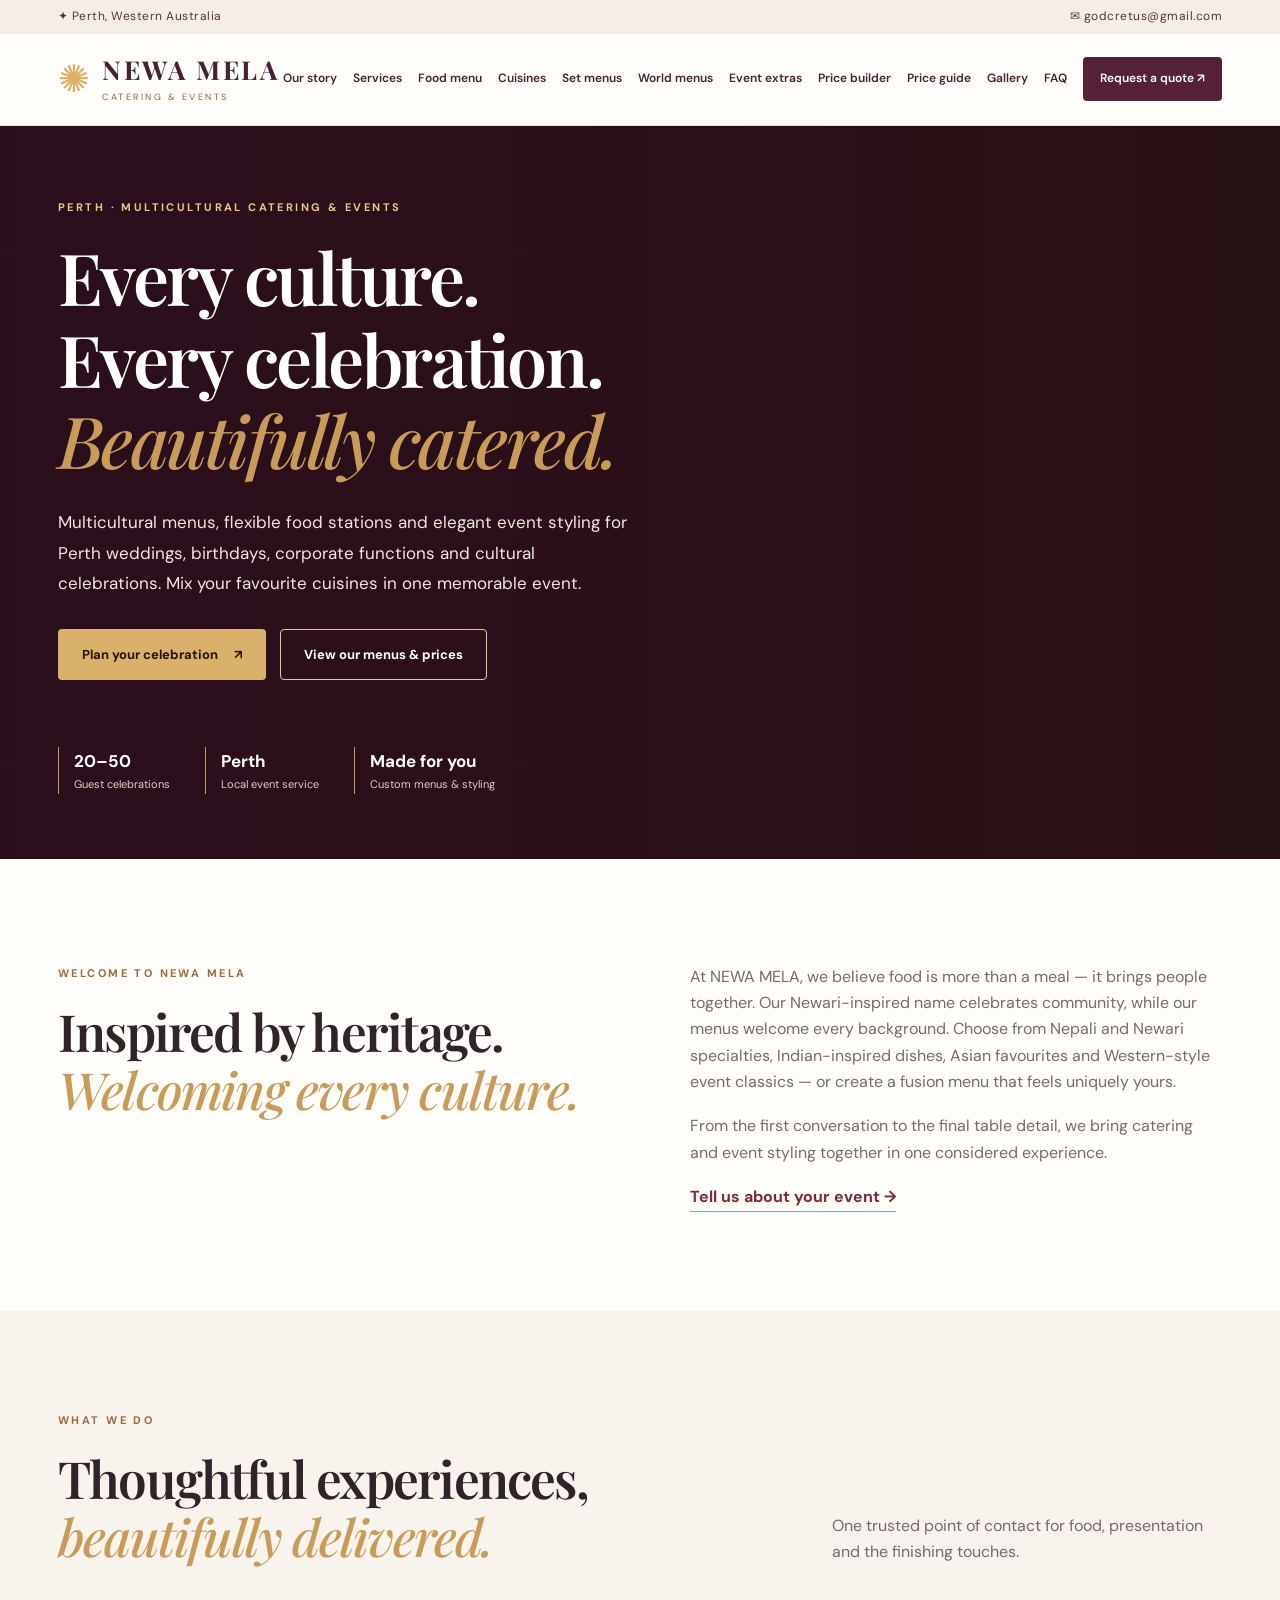
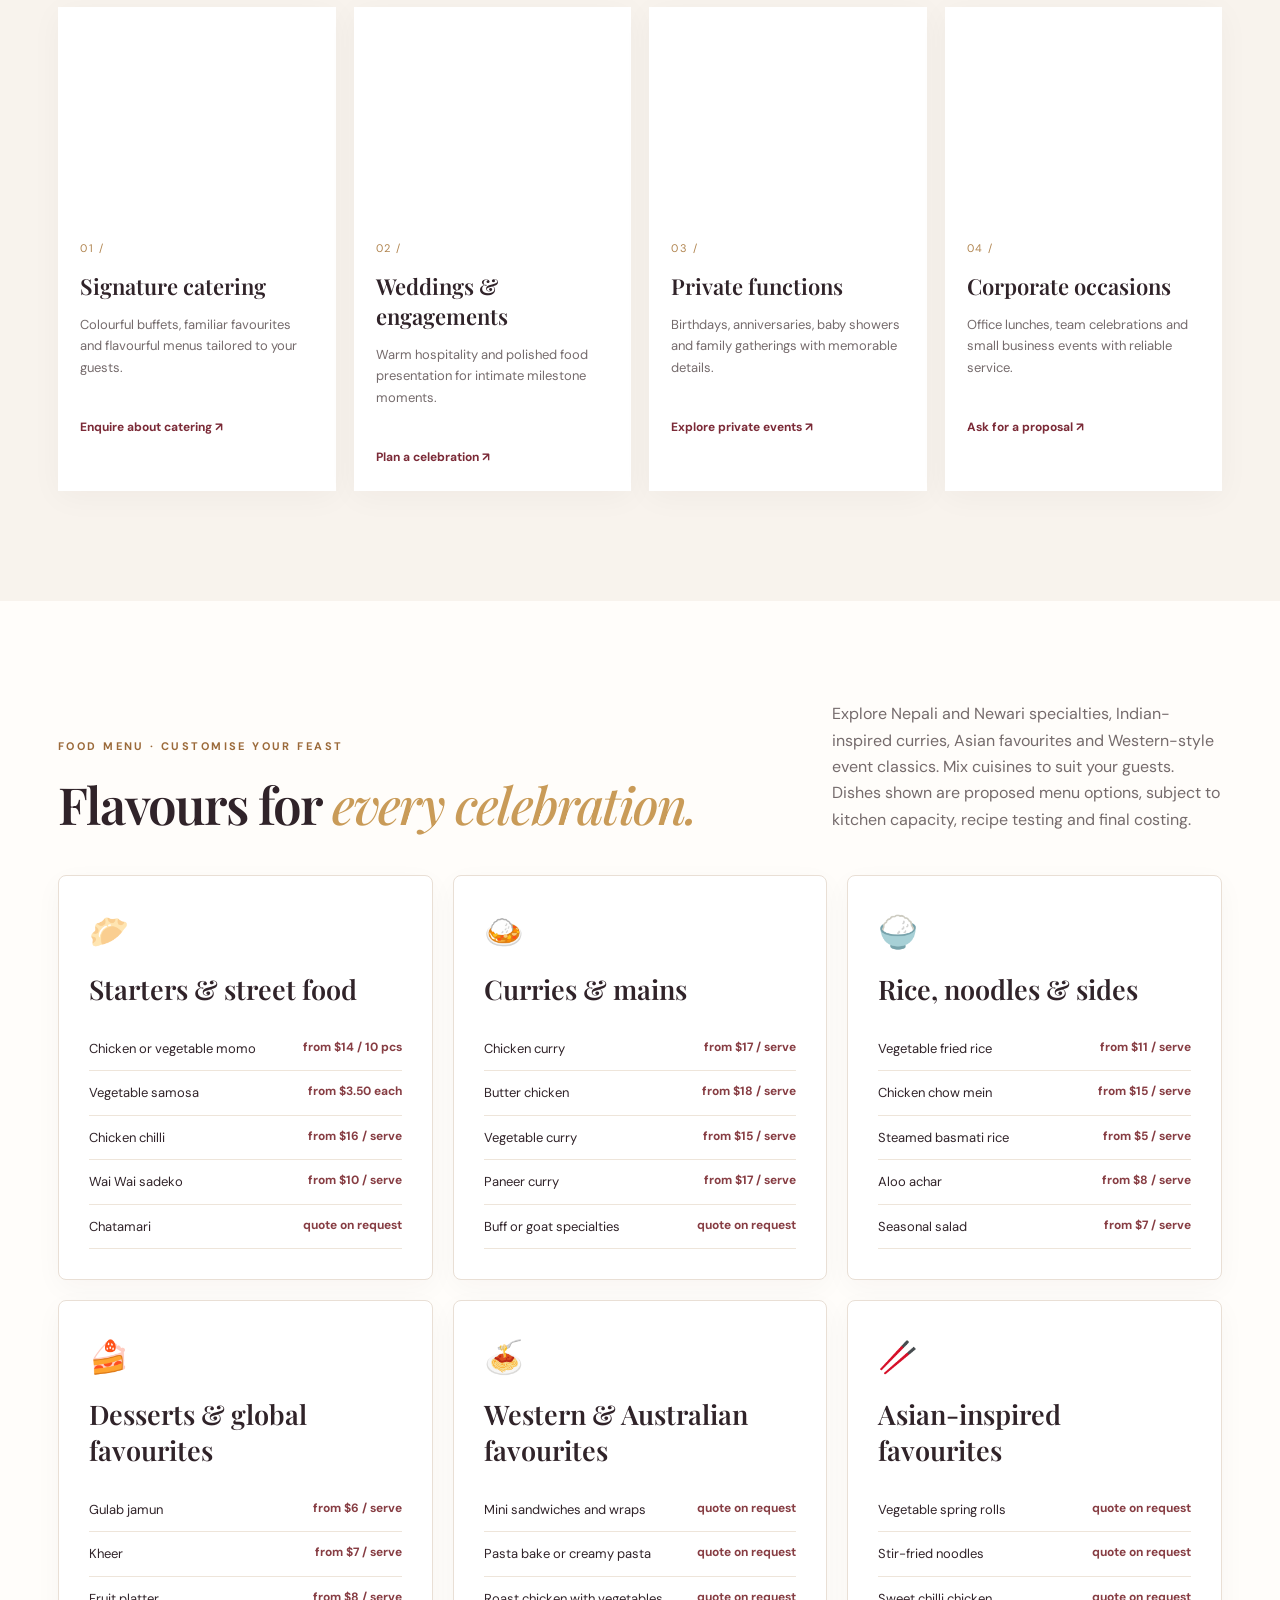
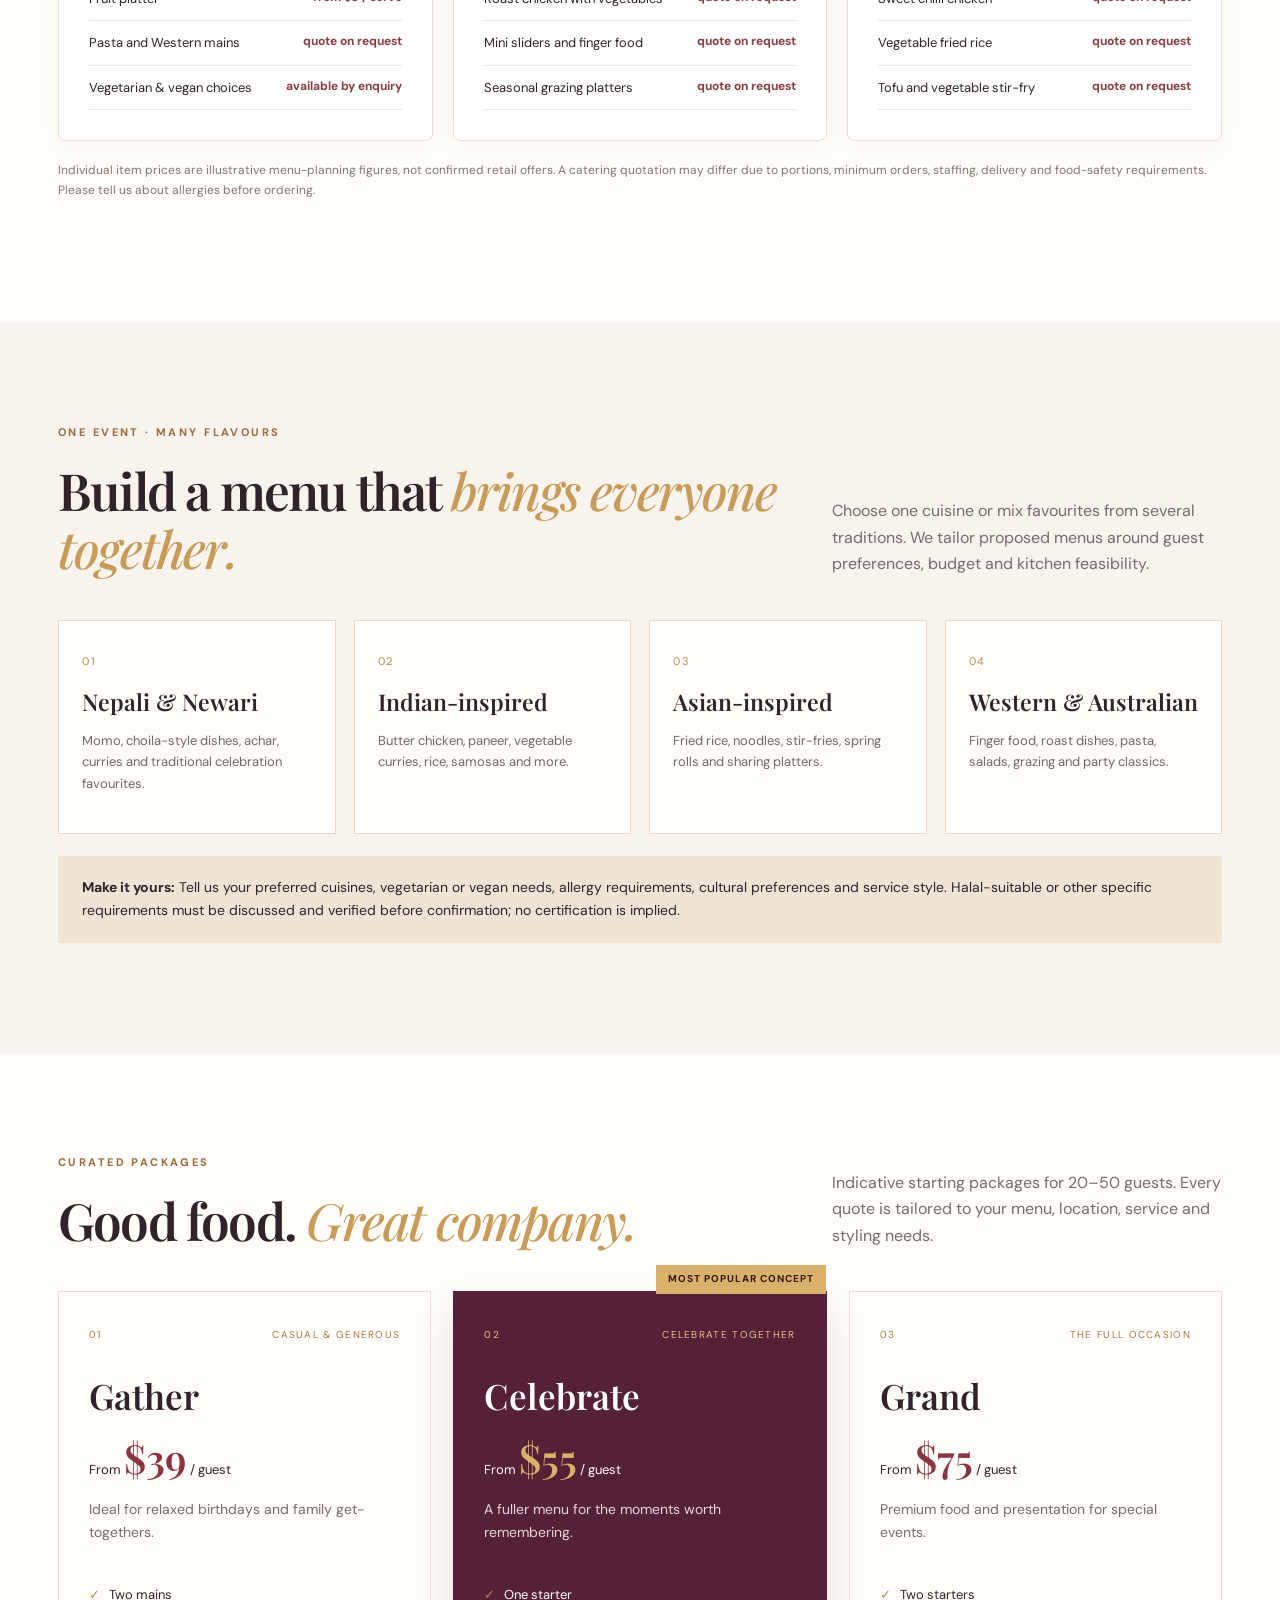
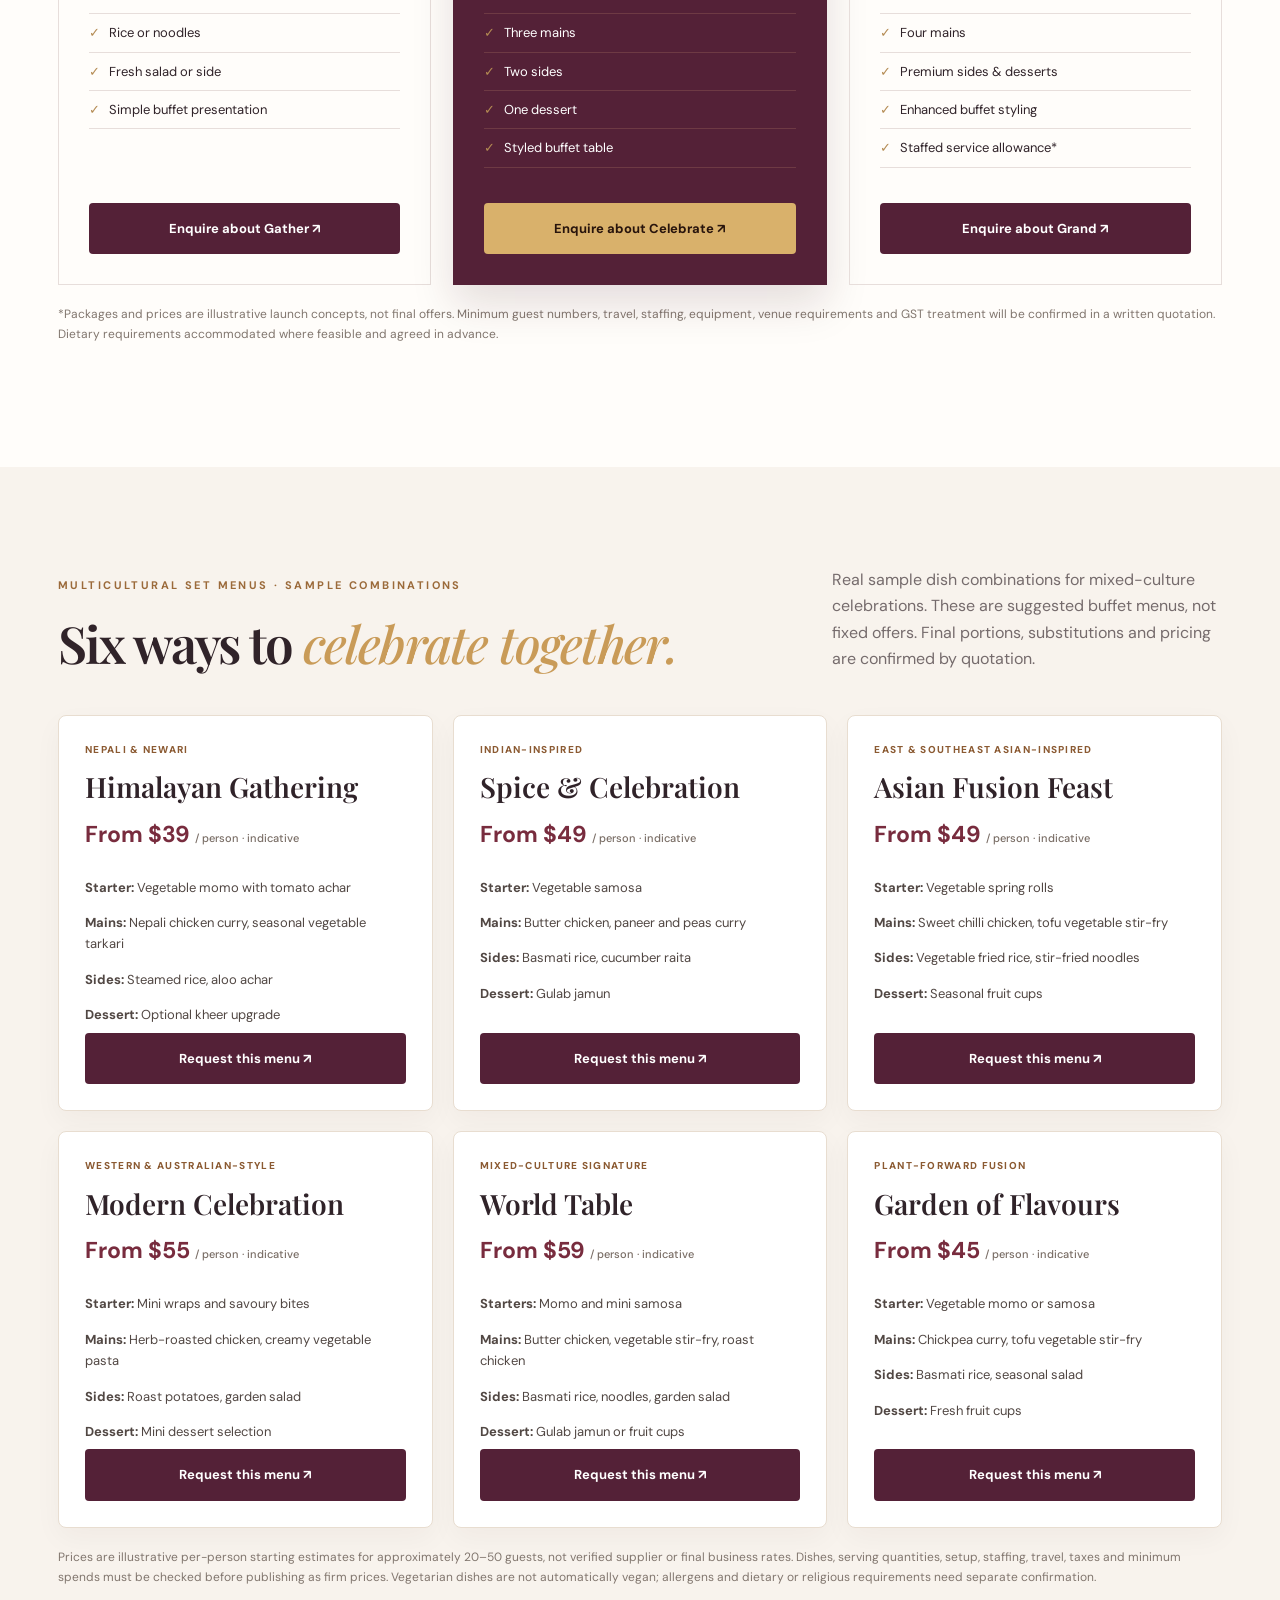
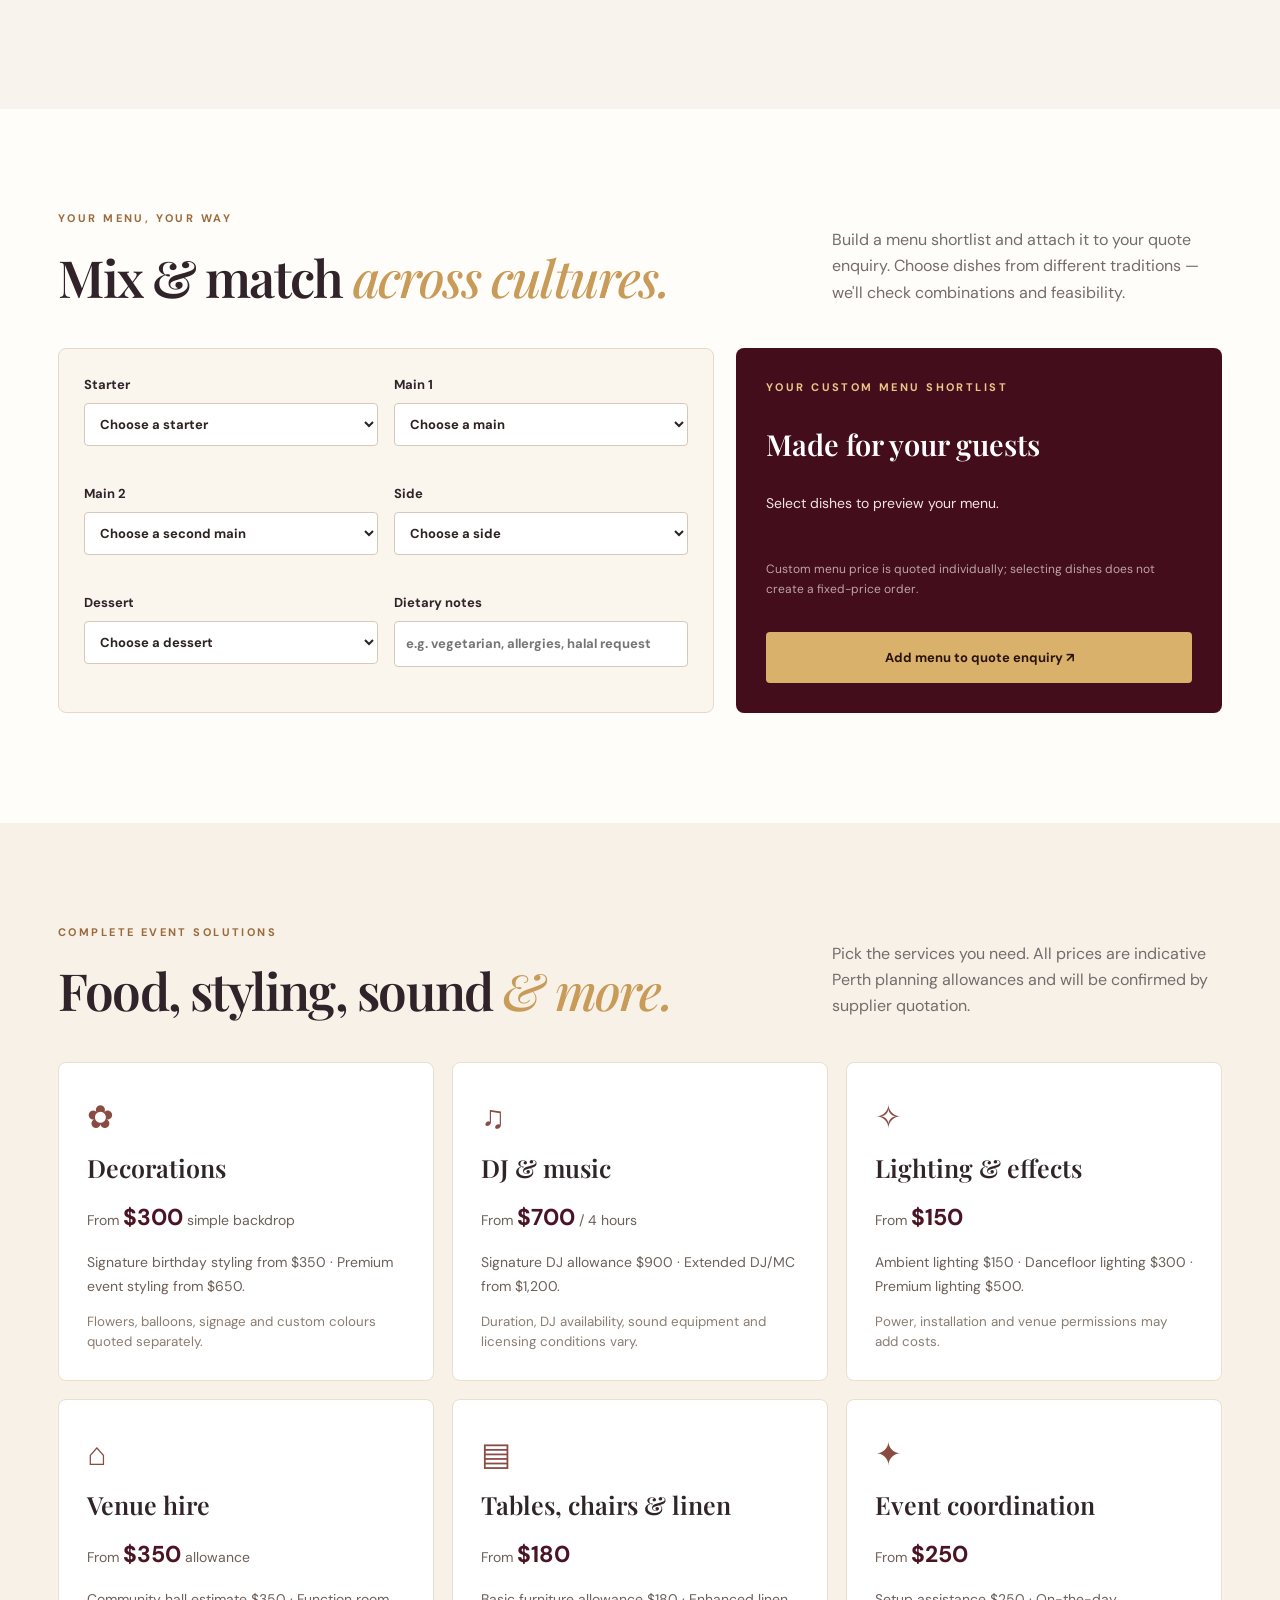
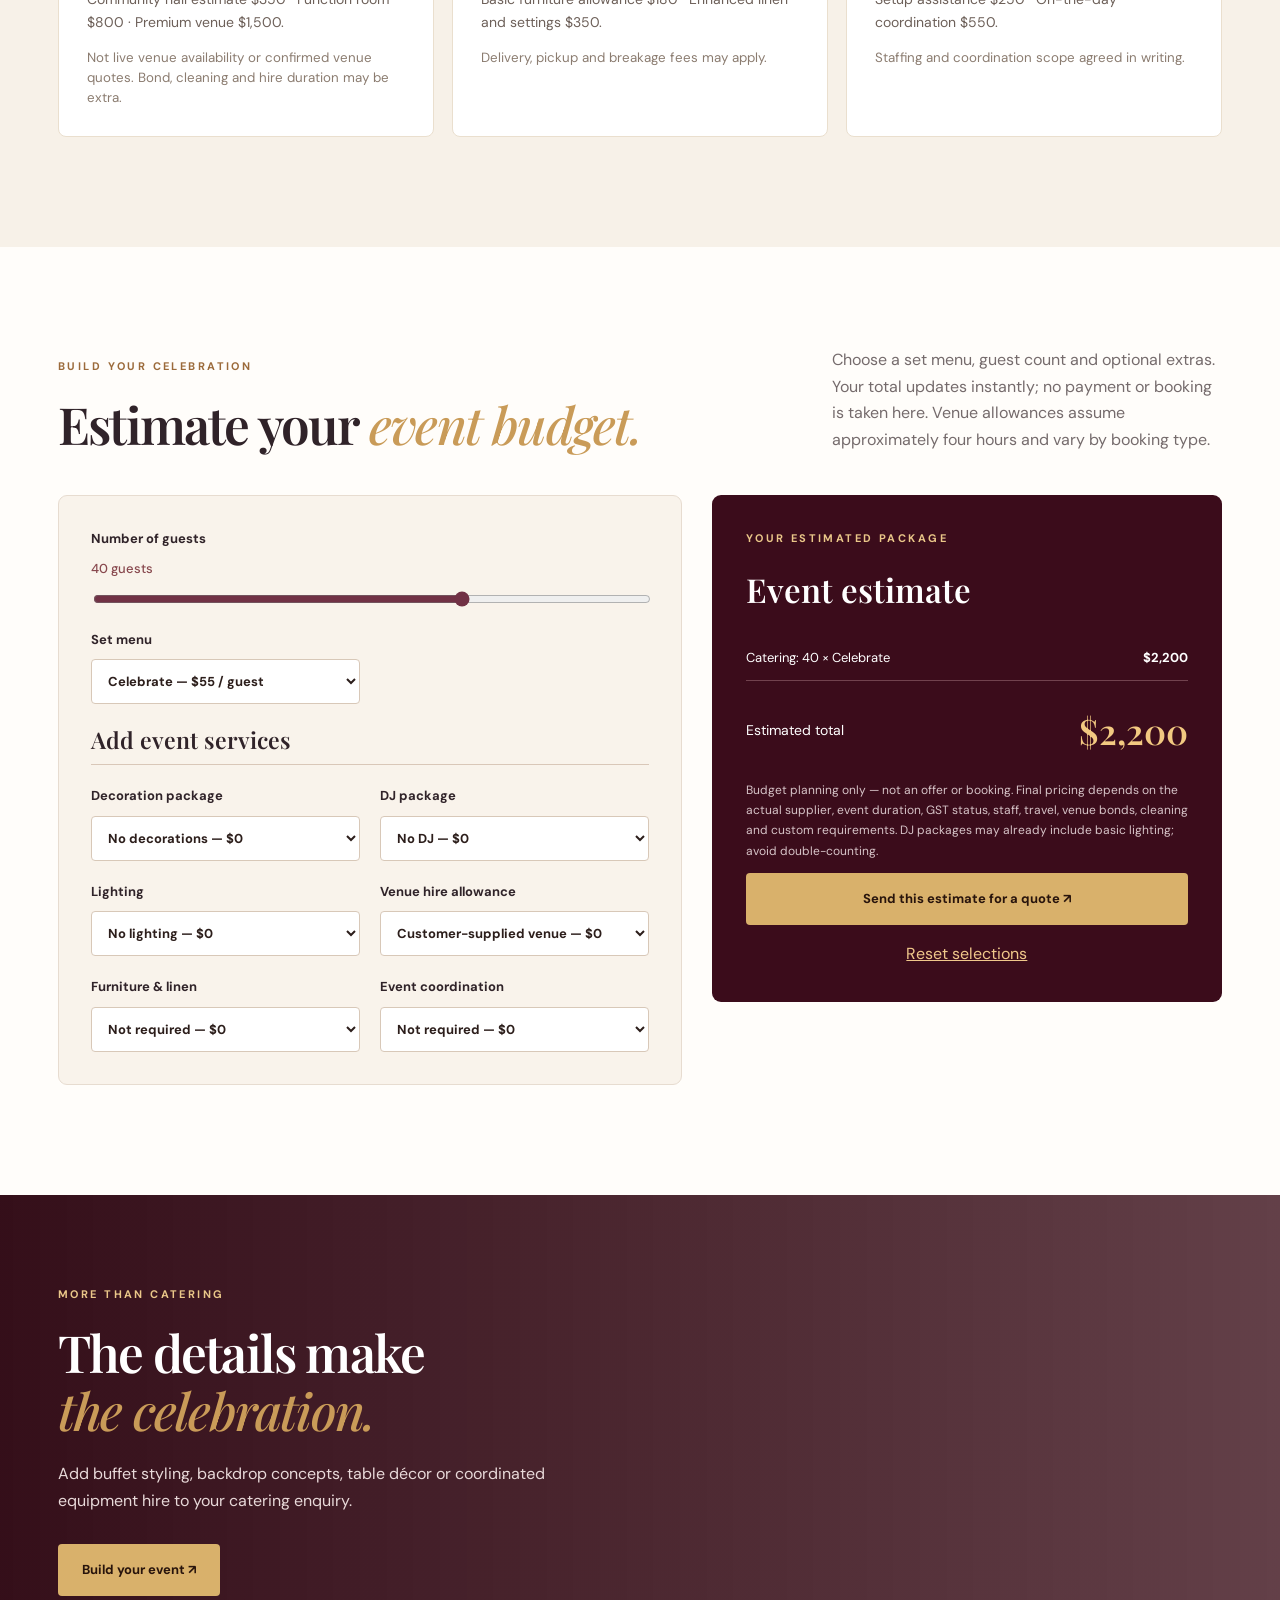
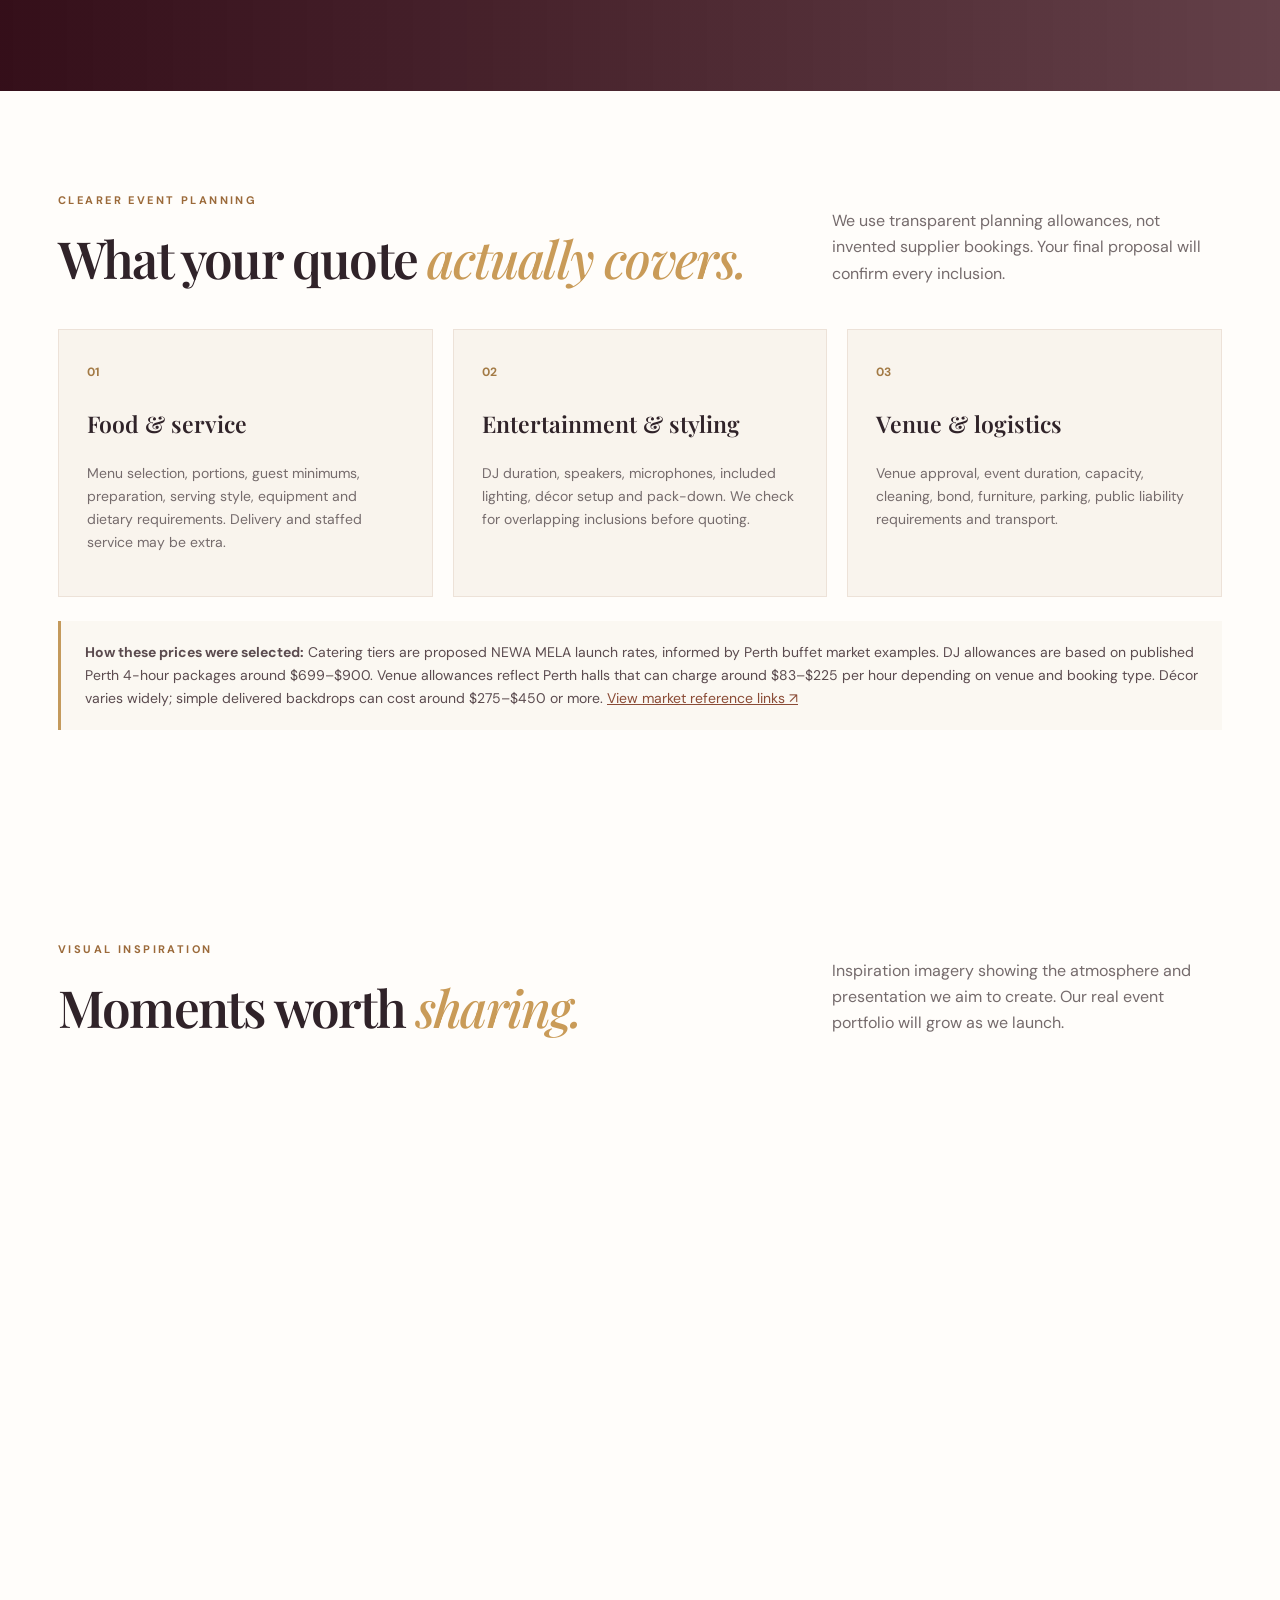
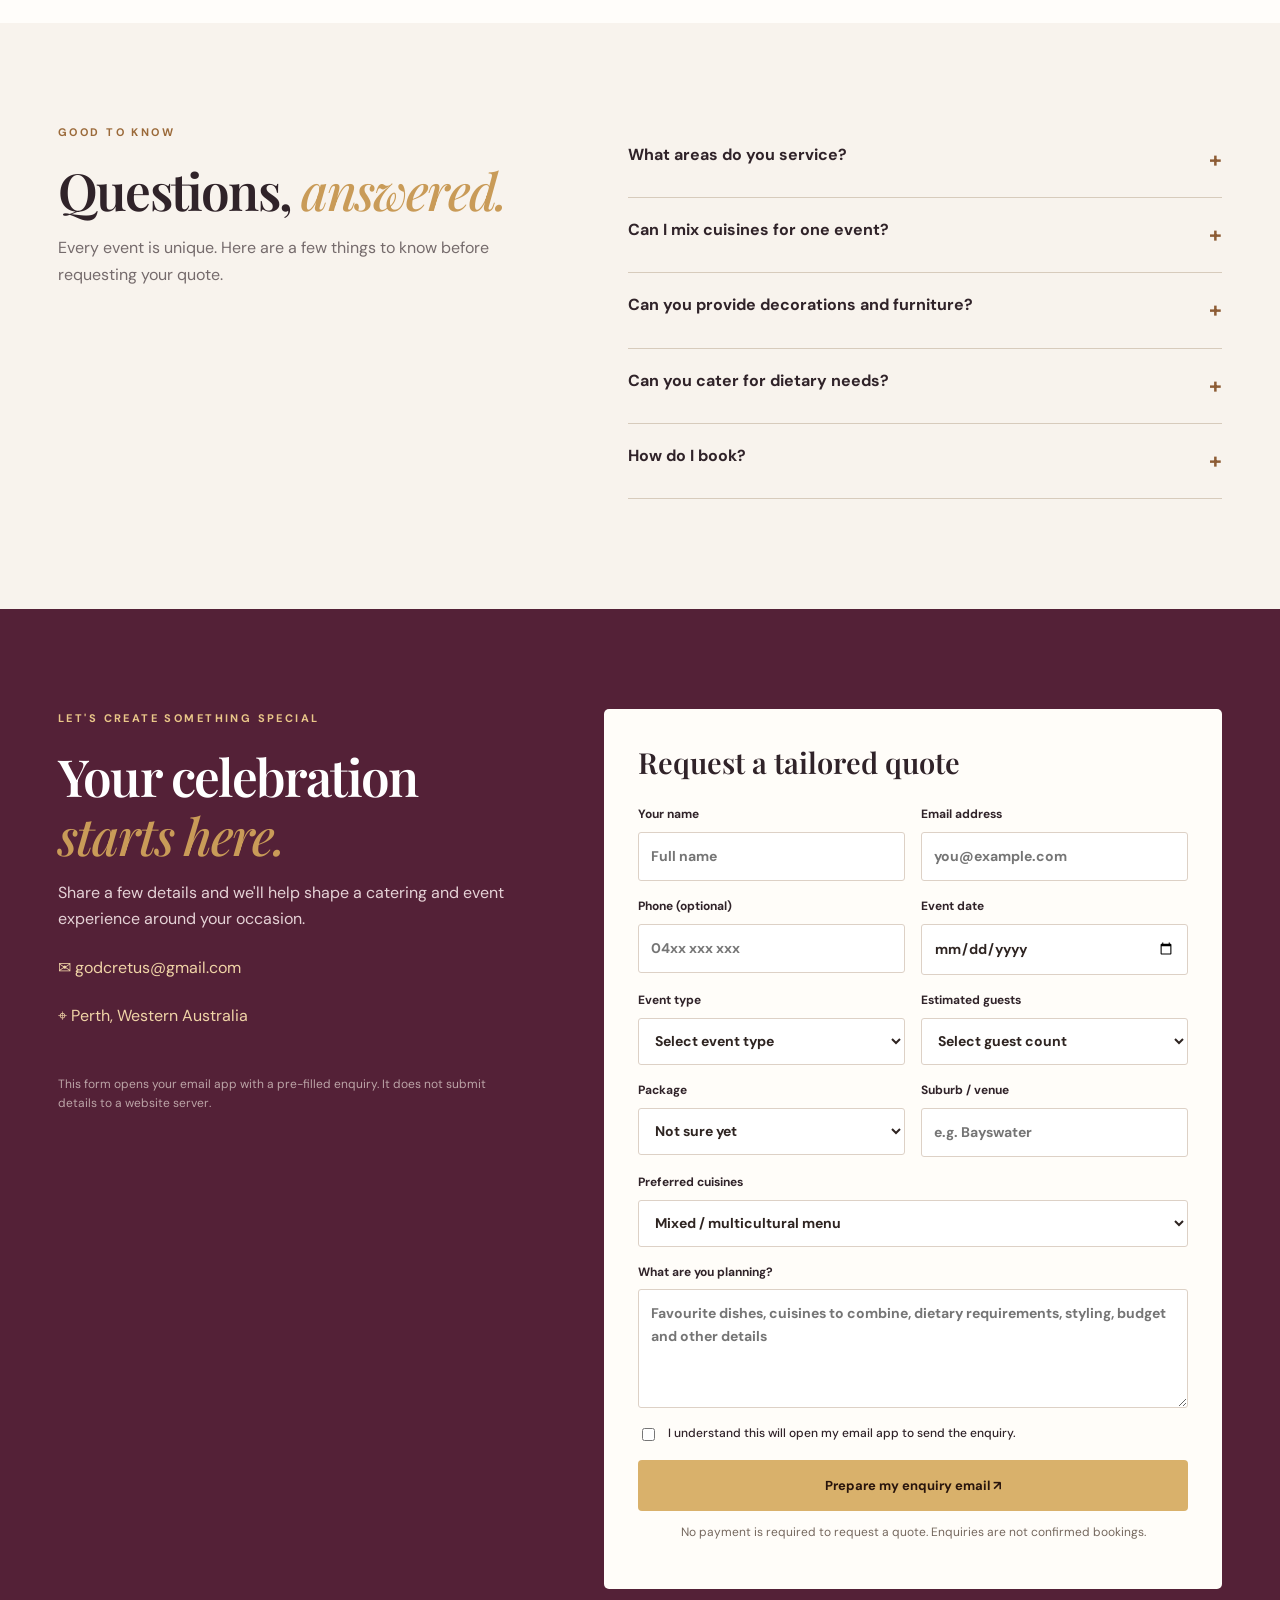
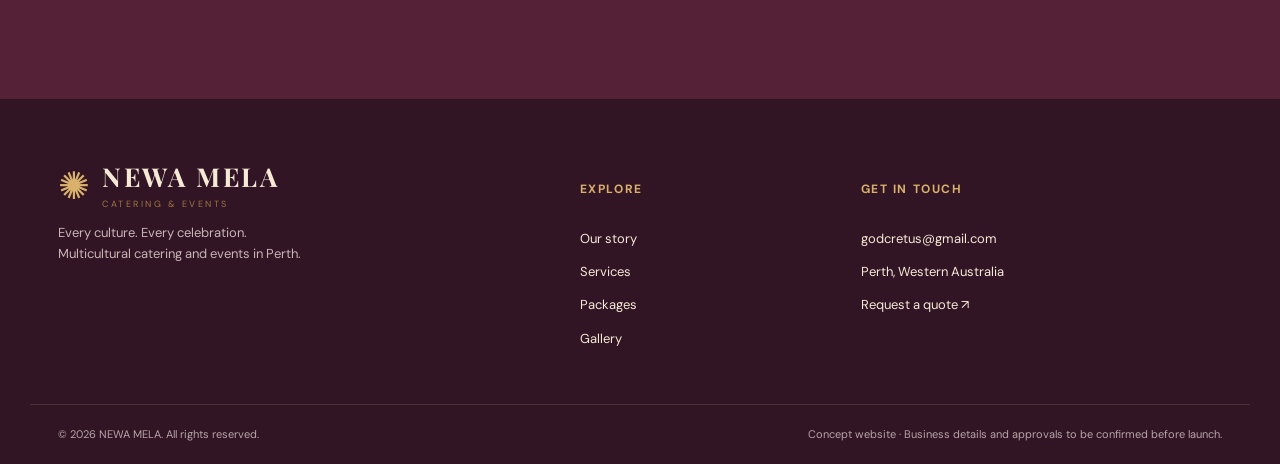
==== commit 428428a9: "Add files via upload" ====
--- a/index.html
+++ b/index.html
@@ -9,19 +9,19 @@
 <link rel="icon" href="assets/favicon.svg" type="image/svg+xml">
 <link rel="preconnect" href="https://images.unsplash.com">
 <link rel="stylesheet" href="styles.css">
-<script type="application/ld+json">{"@context":"https://schema.org","@type":"FoodEstablishment","name":"NEWA MELA Catering & Events","description":"Multicultural catering and event styling in Perth, Western Australia","email":"godcretus@gmail.com","areaServed":{"@type":"City","name":"Perth"},"address":{"@type":"PostalAddress","addressLocality":"Perth","addressRegion":"WA","addressCountry":"AU"},"servesCuisine":["Nepali","Newari","Multicultural"]}</script>
+<script type="application/ld+json">{"@context":"https://schema.org","@type":"FoodEstablishment","name":"NEWA MELA Catering & Events","description":"Multicultural catering and event styling in Perth, Western Australia","email":"godcretus@gmail.com","areaServed":{"@type":"City","name":"Perth"},"address":{"@type":"PostalAddress","addressLocality":"Perth","addressRegion":"WA","addressCountry":"AU"},"servesCuisine":["Nepali","Newari","Indian","Asian","Australian","Multicultural"]}</script>
 </head>
 <body>
 <a class="skip" href="#main">Skip to content</a>
 <div class="topbar"><span>✦ Perth, Western Australia</span><a href="mailto:godcretus@gmail.com">✉ godcretus@gmail.com</a></div>
 <header class="header" id="top"><a class="brand" href="#top" aria-label="NEWA MELA home"><span class="brand-mark">✺</span><span><strong>NEWA MELA</strong><small>CATERING & EVENTS</small></span></a>
 <button class="nav-toggle" aria-label="Open menu" aria-expanded="false" aria-controls="navigation">☰</button>
-<nav id="navigation" aria-label="Main navigation"><a href="#about">Our story</a><a href="#services">Services</a><a href="#food-menu">Food menu</a><a href="#menus">Set menus</a><a href="#extras">Event extras</a><a href="#calculator">Price builder</a><a href="#gallery">Gallery</a><a href="#faq">FAQ</a><a class="nav-cta" href="#enquiry">Request a quote ↗</a></nav></header>
+<nav id="navigation" aria-label="Main navigation"><a href="#about">Our story</a><a href="#services">Services</a><a href="#food-menu">Food menu</a><a href="#cuisine-options">Cuisines</a><a href="#menus">Set menus</a><a href="#multicultural-set-menus">World menus</a><a href="#extras">Event extras</a><a href="#calculator">Price builder</a><a href="#price-guide">Price guide</a><a href="#gallery">Gallery</a><a href="#faq">FAQ</a><a class="nav-cta" href="#enquiry">Request a quote ↗</a></nav></header>
 <main id="main">
 <section class="hero">
-<div class="hero-overlay"></div><div class="hero-inner wrap"><div class="eyebrow light">PERTH · MULTICULTURAL CATERING & EVENTS</div><h1>Every gathering<br>deserves to feel <em>extraordinary.</em></h1><p>Inspired by Newa hospitality, crafted for every culture. Beautifully prepared food and thoughtful event styling for your most meaningful moments.</p><div class="actions"><a class="btn gold" href="#enquiry">Plan your celebration <span>↗</span></a><a class="btn outline" href="#menus">View our menus & prices</a></div><div class="hero-stats"><span><b>20–50</b><small>Guest celebrations</small></span><span><b>Perth</b><small>Local event service</small></span><span><b>Made for you</b><small>Custom menus & styling</small></span></div></div>
+<div class="hero-overlay"></div><div class="hero-inner wrap"><div class="eyebrow light">PERTH · MULTICULTURAL CATERING & EVENTS</div><h1>Every culture.<br>Every celebration. <em>Beautifully catered.</em></h1><p>Multicultural menus, flexible food stations and elegant event styling for Perth weddings, birthdays, corporate functions and cultural celebrations. Mix your favourite cuisines in one memorable event.</p><div class="actions"><a class="btn gold" href="#enquiry">Plan your celebration <span>↗</span></a><a class="btn outline" href="#menus">View our menus & prices</a></div><div class="hero-stats"><span><b>20–50</b><small>Guest celebrations</small></span><span><b>Perth</b><small>Local event service</small></span><span><b>Made for you</b><small>Custom menus & styling</small></span></div></div>
 </section>
-<section class="intro wrap" id="about"><div><div class="eyebrow">WELCOME TO NEWA MELA</div><h2>Rooted in culture.<br><em>Made for connection.</em></h2></div><div><p>At NEWA MELA, we believe food is more than a meal — it brings people together. Our concept blends Nepali and Newari inspiration with an open-hearted multicultural menu, serving celebrations of every kind across Perth.</p><p>From the first conversation to the final table detail, we bring catering and event styling together in one considered experience.</p><a class="text-link" href="#enquiry">Tell us about your event →</a></div></section>
+<section class="intro wrap" id="about"><div><div class="eyebrow">WELCOME TO NEWA MELA</div><h2>Inspired by heritage.<br><em>Welcoming every culture.</em></h2></div><div><p>At NEWA MELA, we believe food is more than a meal — it brings people together. Our Newari-inspired name celebrates community, while our menus welcome every background. Choose from Nepali and Newari specialties, Indian-inspired dishes, Asian favourites and Western-style event classics — or create a fusion menu that feels uniquely yours.</p><p>From the first conversation to the final table detail, we bring catering and event styling together in one considered experience.</p><a class="text-link" href="#enquiry">Tell us about your event →</a></div></section>
 <section class="section tinted" id="services"><div class="wrap"><div class="section-head"><div><div class="eyebrow">WHAT WE DO</div><h2>Thoughtful experiences,<br><em>beautifully delivered.</em></h2></div><p>One trusted point of contact for food, presentation and the finishing touches.</p></div>
 <div class="service-grid">
 <article class="service"><div class="service-photo img-catering"></div><div class="service-body"><span class="number">01 /</span><h3>Signature catering</h3><p>Colourful buffets, familiar favourites and flavourful menus tailored to your guests.</p><a href="#enquiry">Enquire about catering ↗</a></div></article>
@@ -29,32 +29,44 @@
 <article class="service"><div class="service-photo img-party"></div><div class="service-body"><span class="number">03 /</span><h3>Private functions</h3><p>Birthdays, anniversaries, baby showers and family gatherings with memorable details.</p><a href="#enquiry">Explore private events ↗</a></div></article>
 <article class="service"><div class="service-photo img-corporate"></div><div class="service-body"><span class="number">04 /</span><h3>Corporate occasions</h3><p>Office lunches, team celebrations and small business events with reliable service.</p><a href="#enquiry">Ask for a proposal ↗</a></div></article>
 </div></div></section>
-<section class="section wrap" id="food-menu"><div class="section-head"><div><div class="eyebrow">FOOD MENU · CUSTOMISE YOUR FEAST</div><h2>Flavours for <em>every celebration.</em></h2></div><p>Choose from Newari and Nepali favourites alongside multicultural options. Sample dishes below are subject to kitchen capacity, availability and final recipe costing.</p></div><div class="food-grid">
+<section class="section wrap" id="food-menu"><div class="section-head"><div><div class="eyebrow">FOOD MENU · CUSTOMISE YOUR FEAST</div><h2>Flavours for <em>every celebration.</em></h2></div><p>Explore Nepali and Newari specialties, Indian-inspired curries, Asian favourites and Western-style event classics. Mix cuisines to suit your guests. Dishes shown are proposed menu options, subject to kitchen capacity, recipe testing and final costing.</p></div><div class="food-grid">
 <article class="food-card"><span class="food-icon">🥟</span><h3>Starters & street food</h3><ul><li>Chicken or vegetable momo <b>from $14 / 10 pcs</b></li><li>Vegetable samosa <b>from $3.50 each</b></li><li>Chicken chilli <b>from $16 / serve</b></li><li>Wai Wai sadeko <b>from $10 / serve</b></li><li>Chatamari <b>quote on request</b></li></ul></article>
 <article class="food-card"><span class="food-icon">🍛</span><h3>Curries & mains</h3><ul><li>Chicken curry <b>from $17 / serve</b></li><li>Butter chicken <b>from $18 / serve</b></li><li>Vegetable curry <b>from $15 / serve</b></li><li>Paneer curry <b>from $17 / serve</b></li><li>Buff or goat specialties <b>quote on request</b></li></ul></article>
 <article class="food-card"><span class="food-icon">🍚</span><h3>Rice, noodles & sides</h3><ul><li>Vegetable fried rice <b>from $11 / serve</b></li><li>Chicken chow mein <b>from $15 / serve</b></li><li>Steamed basmati rice <b>from $5 / serve</b></li><li>Aloo achar <b>from $8 / serve</b></li><li>Seasonal salad <b>from $7 / serve</b></li></ul></article>
-<article class="food-card"><span class="food-icon">🍰</span><h3>Desserts & global favourites</h3><ul><li>Gulab jamun <b>from $6 / serve</b></li><li>Kheer <b>from $7 / serve</b></li><li>Fruit platter <b>from $8 / serve</b></li><li>Pasta and Western mains <b>quote on request</b></li><li>Vegetarian & vegan choices <b>available by enquiry</b></li></ul></article></div><p class="fine">Individual item prices are illustrative menu-planning figures, not confirmed retail offers. A catering quotation may differ due to portions, minimum orders, staffing, delivery and food-safety requirements. Please tell us about allergies before ordering.</p></section>
+<article class="food-card"><span class="food-icon">🍰</span><h3>Desserts & global favourites</h3><ul><li>Gulab jamun <b>from $6 / serve</b></li><li>Kheer <b>from $7 / serve</b></li><li>Fruit platter <b>from $8 / serve</b></li><li>Pasta and Western mains <b>quote on request</b></li><li>Vegetarian & vegan choices <b>available by enquiry</b></li></ul></article>
+<article class="food-card"><span class="food-icon">🍝</span><h3>Western & Australian favourites</h3><ul><li>Mini sandwiches and wraps <b>quote on request</b></li><li>Pasta bake or creamy pasta <b>quote on request</b></li><li>Roast chicken with vegetables <b>quote on request</b></li><li>Mini sliders and finger food <b>quote on request</b></li><li>Seasonal grazing platters <b>quote on request</b></li></ul></article>
+<article class="food-card"><span class="food-icon">🥢</span><h3>Asian-inspired favourites</h3><ul><li>Vegetable spring rolls <b>quote on request</b></li><li>Stir-fried noodles <b>quote on request</b></li><li>Sweet chilli chicken <b>quote on request</b></li><li>Vegetable fried rice <b>quote on request</b></li><li>Tofu and vegetable stir-fry <b>quote on request</b></li></ul></article></div><p class="fine">Individual item prices are illustrative menu-planning figures, not confirmed retail offers. A catering quotation may differ due to portions, minimum orders, staffing, delivery and food-safety requirements. Please tell us about allergies before ordering.</p></section>
+<section class="section tinted" id="cuisine-options"><div class="wrap"><div class="section-head"><div><div class="eyebrow">ONE EVENT · MANY FLAVOURS</div><h2>Build a menu that <em>brings everyone together.</em></h2></div><p>Choose one cuisine or mix favourites from several traditions. We tailor proposed menus around guest preferences, budget and kitchen feasibility.</p></div><div class="culture-grid"><article><span>01</span><h3>Nepali & Newari</h3><p>Momo, choila-style dishes, achar, curries and traditional celebration favourites.</p></article><article><span>02</span><h3>Indian-inspired</h3><p>Butter chicken, paneer, vegetable curries, rice, samosas and more.</p></article><article><span>03</span><h3>Asian-inspired</h3><p>Fried rice, noodles, stir-fries, spring rolls and sharing platters.</p></article><article><span>04</span><h3>Western & Australian</h3><p>Finger food, roast dishes, pasta, salads, grazing and party classics.</p></article></div><div class="culture-note"><strong>Make it yours:</strong> Tell us your preferred cuisines, vegetarian or vegan needs, allergy requirements, cultural preferences and service style. Halal-suitable or other specific requirements must be discussed and verified before confirmation; no certification is implied.</div></div></section>
 <section class="section wrap" id="menus"><div class="section-head"><div><div class="eyebrow">CURATED PACKAGES</div><h2>Good food. <em>Great company.</em></h2></div><p>Indicative starting packages for 20–50 guests. Every quote is tailored to your menu, location, service and styling needs.</p></div>
 <div class="packages">
-<article class="package"><div class="package-top"><span>01</span><span>CASUAL & GENEROUS</span></div><h3>Gather</h3><p class="price">From <strong>$35</strong> / guest</p><p>Ideal for relaxed birthdays and family get-togethers.</p><ul><li>Two mains</li><li>Rice or noodles</li><li>Fresh salad or side</li><li>Simple buffet presentation</li></ul><button class="btn dark package-pick" data-package="Gather">Enquire about Gather ↗</button></article>
-<article class="package featured"><div class="ribbon">MOST POPULAR CONCEPT</div><div class="package-top"><span>02</span><span>CELEBRATE TOGETHER</span></div><h3>Celebrate</h3><p class="price">From <strong>$49</strong> / guest</p><p>A fuller menu for the moments worth remembering.</p><ul><li>One starter</li><li>Three mains</li><li>Two sides</li><li>One dessert</li><li>Styled buffet table</li></ul><button class="btn gold package-pick" data-package="Celebrate">Enquire about Celebrate ↗</button></article>
-<article class="package"><div class="package-top"><span>03</span><span>THE FULL OCCASION</span></div><h3>Grand</h3><p class="price">From <strong>$69</strong> / guest</p><p>Premium food and presentation for special events.</p><ul><li>Two starters</li><li>Four mains</li><li>Premium sides & desserts</li><li>Enhanced buffet styling</li><li>Staffed service allowance*</li></ul><button class="btn dark package-pick" data-package="Grand">Enquire about Grand ↗</button></article>
+<article class="package"><div class="package-top"><span>01</span><span>CASUAL & GENEROUS</span></div><h3>Gather</h3><p class="price">From <strong>$39</strong> / guest</p><p>Ideal for relaxed birthdays and family get-togethers.</p><ul><li>Two mains</li><li>Rice or noodles</li><li>Fresh salad or side</li><li>Simple buffet presentation</li></ul><button class="btn dark package-pick" data-package="Gather">Enquire about Gather ↗</button></article>
+<article class="package featured"><div class="ribbon">MOST POPULAR CONCEPT</div><div class="package-top"><span>02</span><span>CELEBRATE TOGETHER</span></div><h3>Celebrate</h3><p class="price">From <strong>$55</strong> / guest</p><p>A fuller menu for the moments worth remembering.</p><ul><li>One starter</li><li>Three mains</li><li>Two sides</li><li>One dessert</li><li>Styled buffet table</li></ul><button class="btn gold package-pick" data-package="Celebrate">Enquire about Celebrate ↗</button></article>
+<article class="package"><div class="package-top"><span>03</span><span>THE FULL OCCASION</span></div><h3>Grand</h3><p class="price">From <strong>$75</strong> / guest</p><p>Premium food and presentation for special events.</p><ul><li>Two starters</li><li>Four mains</li><li>Premium sides & desserts</li><li>Enhanced buffet styling</li><li>Staffed service allowance*</li></ul><button class="btn dark package-pick" data-package="Grand">Enquire about Grand ↗</button></article>
 </div><p class="fine">*Packages and prices are illustrative launch concepts, not final offers. Minimum guest numbers, travel, staffing, equipment, venue requirements and GST treatment will be confirmed in a written quotation. Dietary requirements accommodated where feasible and agreed in advance.</p></section>
+<section class="section tinted" id="multicultural-set-menus"><div class="wrap"><div class="section-head"><div><div class="eyebrow">MULTICULTURAL SET MENUS · SAMPLE COMBINATIONS</div><h2>Six ways to <em>celebrate together.</em></h2></div><p>Real sample dish combinations for mixed-culture celebrations. These are suggested buffet menus, not fixed offers. Final portions, substitutions and pricing are confirmed by quotation.</p></div><div class="global-menu-grid">
+<article class="global-menu"><div class="menu-tag">NEPALI & NEWARI</div><h3>Himalayan Gathering</h3><div class="menu-price">From $39 <small>/ person · indicative</small></div><p><b>Starter:</b> Vegetable momo with tomato achar</p><p><b>Mains:</b> Nepali chicken curry, seasonal vegetable tarkari</p><p><b>Sides:</b> Steamed rice, aloo achar</p><p><b>Dessert:</b> Optional kheer upgrade</p><button class="btn dark global-menu-pick" data-menu="Himalayan Gathering">Request this menu ↗</button></article>
+<article class="global-menu"><div class="menu-tag">INDIAN-INSPIRED</div><h3>Spice & Celebration</h3><div class="menu-price">From $49 <small>/ person · indicative</small></div><p><b>Starter:</b> Vegetable samosa</p><p><b>Mains:</b> Butter chicken, paneer and peas curry</p><p><b>Sides:</b> Basmati rice, cucumber raita</p><p><b>Dessert:</b> Gulab jamun</p><button class="btn dark global-menu-pick" data-menu="Spice & Celebration">Request this menu ↗</button></article>
+<article class="global-menu"><div class="menu-tag">EAST & SOUTHEAST ASIAN-INSPIRED</div><h3>Asian Fusion Feast</h3><div class="menu-price">From $49 <small>/ person · indicative</small></div><p><b>Starter:</b> Vegetable spring rolls</p><p><b>Mains:</b> Sweet chilli chicken, tofu vegetable stir-fry</p><p><b>Sides:</b> Vegetable fried rice, stir-fried noodles</p><p><b>Dessert:</b> Seasonal fruit cups</p><button class="btn dark global-menu-pick" data-menu="Asian Fusion Feast">Request this menu ↗</button></article>
+<article class="global-menu"><div class="menu-tag">WESTERN & AUSTRALIAN-STYLE</div><h3>Modern Celebration</h3><div class="menu-price">From $55 <small>/ person · indicative</small></div><p><b>Starter:</b> Mini wraps and savoury bites</p><p><b>Mains:</b> Herb-roasted chicken, creamy vegetable pasta</p><p><b>Sides:</b> Roast potatoes, garden salad</p><p><b>Dessert:</b> Mini dessert selection</p><button class="btn dark global-menu-pick" data-menu="Modern Celebration">Request this menu ↗</button></article>
+<article class="global-menu"><div class="menu-tag">MIXED-CULTURE SIGNATURE</div><h3>World Table</h3><div class="menu-price">From $59 <small>/ person · indicative</small></div><p><b>Starters:</b> Momo and mini samosa</p><p><b>Mains:</b> Butter chicken, vegetable stir-fry, roast chicken</p><p><b>Sides:</b> Basmati rice, noodles, garden salad</p><p><b>Dessert:</b> Gulab jamun or fruit cups</p><button class="btn dark global-menu-pick" data-menu="World Table">Request this menu ↗</button></article>
+<article class="global-menu"><div class="menu-tag">PLANT-FORWARD FUSION</div><h3>Garden of Flavours</h3><div class="menu-price">From $45 <small>/ person · indicative</small></div><p><b>Starter:</b> Vegetable momo or samosa</p><p><b>Mains:</b> Chickpea curry, tofu vegetable stir-fry</p><p><b>Sides:</b> Basmati rice, seasonal salad</p><p><b>Dessert:</b> Fresh fruit cups</p><button class="btn dark global-menu-pick" data-menu="Garden of Flavours">Request this menu ↗</button></article>
+</div><p class="fine">Prices are illustrative per-person starting estimates for approximately 20–50 guests, not verified supplier or final business rates. Dishes, serving quantities, setup, staffing, travel, taxes and minimum spends must be checked before publishing as firm prices. Vegetarian dishes are not automatically vegan; allergens and dietary or religious requirements need separate confirmation.</p></div></section>
+<section class="section wrap" id="mix-match"><div class="section-head"><div><div class="eyebrow">YOUR MENU, YOUR WAY</div><h2>Mix & match <em>across cultures.</em></h2></div><p>Build a menu shortlist and attach it to your quote enquiry. Choose dishes from different traditions — we'll check combinations and feasibility.</p></div><div class="mix-panel"><div class="mix-controls"><label>Starter<select id="mixStarter"><option value="">Choose a starter</option><option>Chicken momo</option><option>Vegetable momo</option><option>Vegetable samosa</option><option>Vegetable spring rolls</option><option>Mini wraps</option></select></label><label>Main 1<select id="mixMain1"><option value="">Choose a main</option><option>Nepali chicken curry</option><option>Butter chicken</option><option>Paneer curry</option><option>Sweet chilli chicken</option><option>Roast chicken</option><option>Chickpea curry</option></select></label><label>Main 2<select id="mixMain2"><option value="">Choose a second main</option><option>Vegetable tarkari</option><option>Tofu vegetable stir-fry</option><option>Paneer curry</option><option>Vegetable pasta</option><option>Chicken chow mein</option><option>Chickpea curry</option></select></label><label>Side<select id="mixSide"><option value="">Choose a side</option><option>Basmati rice</option><option>Vegetable fried rice</option><option>Stir-fried noodles</option><option>Roast potatoes</option><option>Garden salad</option></select></label><label>Dessert<select id="mixDessert"><option value="">Choose a dessert</option><option>Gulab jamun</option><option>Kheer</option><option>Fruit cups</option><option>Mini dessert selection</option></select></label><label>Dietary notes<input id="mixDiet" placeholder="e.g. vegetarian, allergies, halal request"></label></div><div class="mix-result"><div class="eyebrow light">YOUR CUSTOM MENU SHORTLIST</div><h3>Made for your guests</h3><p id="mixSummary">Select dishes to preview your menu.</p><p class="fine light-fine">Custom menu price is quoted individually; selecting dishes does not create a fixed-price order.</p><button class="btn gold full" id="mixToQuote" type="button">Add menu to quote enquiry ↗</button></div></div></section>
 <section class="section extras-section" id="extras"><div class="wrap"><div class="section-head"><div><div class="eyebrow">COMPLETE EVENT SOLUTIONS</div><h2>Food, styling, sound <em>& more.</em></h2></div><p>Pick the services you need. All prices are indicative Perth planning allowances and will be confirmed by supplier quotation.</p></div><div class="extras-grid">
-<article class="extra-card"><div class="extra-symbol">✿</div><h3>Decorations</h3><p>From <strong>$180</strong> basic backdrop</p><p>Signature birthday styling from $350 · Premium event styling from $650.</p><small>Flowers, balloons, signage and custom colours quoted separately.</small></article>
-<article class="extra-card"><div class="extra-symbol">♫</div><h3>DJ & music</h3><p>From <strong>$450</strong> / event</p><p>Standard DJ allowance $650 · Extended entertainment from $900.</p><small>Duration, DJ availability, sound equipment and licensing conditions vary.</small></article>
+<article class="extra-card"><div class="extra-symbol">✿</div><h3>Decorations</h3><p>From <strong>$300</strong> simple backdrop</p><p>Signature birthday styling from $350 · Premium event styling from $650.</p><small>Flowers, balloons, signage and custom colours quoted separately.</small></article>
+<article class="extra-card"><div class="extra-symbol">♫</div><h3>DJ & music</h3><p>From <strong>$700</strong> / 4 hours</p><p>Signature DJ allowance $900 · Extended DJ/MC from $1,200.</p><small>Duration, DJ availability, sound equipment and licensing conditions vary.</small></article>
 <article class="extra-card"><div class="extra-symbol">✧</div><h3>Lighting & effects</h3><p>From <strong>$150</strong></p><p>Ambient lighting $150 · Dancefloor lighting $300 · Premium lighting $500.</p><small>Power, installation and venue permissions may add costs.</small></article>
 <article class="extra-card"><div class="extra-symbol">⌂</div><h3>Venue hire</h3><p>From <strong>$350</strong> allowance</p><p>Community hall estimate $350 · Function room $800 · Premium venue $1,500.</p><small>Not live venue availability or confirmed venue quotes. Bond, cleaning and hire duration may be extra.</small></article>
 <article class="extra-card"><div class="extra-symbol">▤</div><h3>Tables, chairs & linen</h3><p>From <strong>$180</strong></p><p>Basic furniture allowance $180 · Enhanced linen and settings $350.</p><small>Delivery, pickup and breakage fees may apply.</small></article>
 <article class="extra-card"><div class="extra-symbol">✦</div><h3>Event coordination</h3><p>From <strong>$250</strong></p><p>Setup assistance $250 · On-the-day coordination $550.</p><small>Staffing and coordination scope agreed in writing.</small></article>
 </div></div></section>
-<section class="section wrap" id="calculator"><div class="section-head"><div><div class="eyebrow">BUILD YOUR CELEBRATION</div><h2>Estimate your <em>event budget.</em></h2></div><p>Choose a set menu, guest count and optional extras. Your total updates instantly; no payment or booking is taken here.</p></div><div class="builder"><form id="builderForm" class="builder-controls"><label>Number of guests <span id="guestCountLabel">40 guests</span><input type="range" id="builderGuests" min="20" max="50" step="1" value="40"></label><label>Set menu<select id="builderMenu"><option value="35">Gather — $35 / guest</option><option value="49" selected>Celebrate — $49 / guest</option><option value="69">Grand — $69 / guest</option></select></label><div class="builder-title">Add event services</div><label>Decoration package<select id="builderDecor"><option value="0">No decorations — $0</option><option value="180">Basic backdrop — $180</option><option value="350">Signature styling — $350</option><option value="650">Premium styling — $650</option></select></label><label>DJ package<select id="builderDJ"><option value="0">No DJ — $0</option><option value="450">Starter DJ allowance — $450</option><option value="650">Standard DJ allowance — $650</option><option value="900">Extended DJ allowance — $900</option></select></label><label>Lighting<select id="builderLight"><option value="0">No lighting — $0</option><option value="150">Ambient lighting — $150</option><option value="300">Dancefloor lighting — $300</option><option value="500">Premium lighting — $500</option></select></label><label>Venue hire allowance<select id="builderVenue"><option value="0">Customer-supplied venue — $0</option><option value="350">Community hall estimate — $350</option><option value="800">Function room estimate — $800</option><option value="1500">Premium venue estimate — $1,500</option></select></label><label>Furniture & linen<select id="builderFurniture"><option value="0">Not required — $0</option><option value="180">Basic furniture allowance — $180</option><option value="350">Furniture & enhanced linen — $350</option></select></label><label>Event coordination<select id="builderCoord"><option value="0">Not required — $0</option><option value="250">Setup assistance — $250</option><option value="550">On-the-day coordination — $550</option></select></label></form><aside class="builder-summary"><div class="eyebrow light">YOUR ESTIMATED PACKAGE</div><h3>Event estimate</h3><div id="builderBreakdown" aria-live="polite"></div><div class="builder-total"><span>Estimated total</span><strong id="builderTotal">$1,960</strong></div><p>Indicative only. Final quote may include GST, staff, transport, venue bonds, hire surcharges and custom requirements. Venue and DJ prices are not verified supplier offers.</p><button type="button" class="btn gold full" id="builderEnquire">Send this estimate for a quote ↗</button><button type="button" class="reset-button" id="builderReset">Reset selections</button></aside></div></section>
+<section class="section wrap" id="calculator"><div class="section-head"><div><div class="eyebrow">BUILD YOUR CELEBRATION</div><h2>Estimate your <em>event budget.</em></h2></div><p>Choose a set menu, guest count and optional extras. Your total updates instantly; no payment or booking is taken here. Venue allowances assume approximately four hours and vary by booking type.</p></div><div class="builder"><form id="builderForm" class="builder-controls"><label>Number of guests <span id="guestCountLabel">40 guests</span><input type="range" id="builderGuests" min="20" max="50" step="1" value="40"></label><label>Set menu<select id="builderMenu"><option value="39">Gather — $39 / guest</option><option value="55" selected>Celebrate — $55 / guest</option><option value="75">Grand — $75 / guest</option></select></label><div class="builder-title">Add event services</div><label>Decoration package<select id="builderDecor"><option value="0">No decorations — $0</option><option value="300">Simple backdrop — $300</option><option value="550">Signature styling — $550</option><option value="950">Premium styling — $950</option></select></label><label>DJ package<select id="builderDJ"><option value="0">No DJ — $0</option><option value="700">4-hour DJ allowance — $700</option><option value="900">Signature DJ allowance — $900</option><option value="1200">Extended DJ/MC allowance — $1,200</option></select></label><label>Lighting<select id="builderLight"><option value="0">No lighting — $0</option><option value="150">Ambient lighting — $150</option><option value="300">Dancefloor lighting — $300</option><option value="500">Premium lighting — $500</option></select></label><label>Venue hire allowance<select id="builderVenue"><option value="0">Customer-supplied venue — $0</option><option value="600">Community hall (4h) — $600</option><option value="1000">Function room (4h) — $1,000</option><option value="1800">Premium venue (4h) — $1,800</option></select></label><label>Furniture & linen<select id="builderFurniture"><option value="0">Not required — $0</option><option value="250">Basic furniture allowance — $250</option><option value="500">Furniture & enhanced linen — $500</option></select></label><label>Event coordination<select id="builderCoord"><option value="0">Not required — $0</option><option value="250">Setup assistance — $250</option><option value="550">On-the-day coordination — $550</option></select></label></form><aside class="builder-summary"><div class="eyebrow light">YOUR ESTIMATED PACKAGE</div><h3>Event estimate</h3><div id="builderBreakdown" aria-live="polite"></div><div class="builder-total"><span>Estimated total</span><strong id="builderTotal">$2,200</strong></div><p>Budget planning only — not an offer or booking. Final pricing depends on the actual supplier, event duration, GST status, staff, travel, venue bonds, cleaning and custom requirements. DJ packages may already include basic lighting; avoid double-counting.</p><button type="button" class="btn gold full" id="builderEnquire">Send this estimate for a quote ↗</button><button type="button" class="reset-button" id="builderReset">Reset selections</button></aside></div></section>
 <section class="banner"><div class="wrap banner-inner"><div class="eyebrow light">MORE THAN CATERING</div><h2>The details make<br><em>the celebration.</em></h2><p>Add buffet styling, backdrop concepts, table décor or coordinated equipment hire to your catering enquiry.</p><a class="btn gold" href="#enquiry">Build your event ↗</a></div></section>
-<section class="section wrap" id="gallery"><div class="section-head"><div><div class="eyebrow">VISUAL INSPIRATION</div><h2>Moments worth <em>sharing.</em></h2></div><p>Inspiration imagery showing the atmosphere and presentation we aim to create. Our real event portfolio will grow as we launch.</p></div><div class="gallery"><div class="g1" role="img" aria-label="Colourful catering buffet"></div><div class="g2" role="img" aria-label="Elegant event table setting"></div><div class="g3" role="img" aria-label="Food prepared for a celebration"></div><div class="g4" role="img" aria-label="Intimate celebration venue"></div></div></section>
-<section class="section faq-section" id="faq"><div class="wrap faq-layout"><div><div class="eyebrow">GOOD TO KNOW</div><h2>Questions, <em>answered.</em></h2><p>Every event is unique. Here are a few things to know before requesting your quote.</p></div><div class="faq-list"><details><summary>What areas do you service?</summary><p>We are planning to serve Perth and surrounding suburbs. Travel charges and service availability will be confirmed for your location.</p></details><details><summary>Can I request Nepali, Newari or other cuisines?</summary><p>Yes. Tell us your preferred dishes and guest preferences. We aim to offer a multicultural menu with Nepali and Newari specialties.</p></details><details><summary>Can you provide decorations and furniture?</summary><p>We can discuss buffet styling, event décor and coordinating hired equipment. The final scope depends on your venue and budget.</p></details><details><summary>Can you cater for dietary needs?</summary><p>Tell us about allergies and dietary requirements before booking. We will discuss what can be safely accommodated and explain any limitations.</p></details><details><summary>How do I book?</summary><p>Send an enquiry with your date, location, guest count and event details. We will discuss availability and provide a written quote before any booking is confirmed.</p></details></div></div></section>
+<section class="section wrap price-guide" id="price-guide"><div class="section-head"><div><div class="eyebrow">CLEARER EVENT PLANNING</div><h2>What your quote <em>actually covers.</em></h2></div><p>We use transparent planning allowances, not invented supplier bookings. Your final proposal will confirm every inclusion.</p></div><div class="guide-grid"><article><span>01</span><h3>Food & service</h3><p>Menu selection, portions, guest minimums, preparation, serving style, equipment and dietary requirements. Delivery and staffed service may be extra.</p></article><article><span>02</span><h3>Entertainment & styling</h3><p>DJ duration, speakers, microphones, included lighting, décor setup and pack-down. We check for overlapping inclusions before quoting.</p></article><article><span>03</span><h3>Venue & logistics</h3><p>Venue approval, event duration, capacity, cleaning, bond, furniture, parking, public liability requirements and transport.</p></article></div><div class="pricing-note"><strong>How these prices were selected:</strong> Catering tiers are proposed NEWA MELA launch rates, informed by Perth buffet market examples. DJ allowances are based on published Perth 4-hour packages around $699–$900. Venue allowances reflect Perth halls that can charge around $83–$225 per hour depending on venue and booking type. Décor varies widely; simple delivered backdrops can cost around $275–$450 or more. <a href="pricing-sources.html">View market reference links ↗</a></div></section><section class="section wrap" id="gallery"><div class="section-head"><div><div class="eyebrow">VISUAL INSPIRATION</div><h2>Moments worth <em>sharing.</em></h2></div><p>Inspiration imagery showing the atmosphere and presentation we aim to create. Our real event portfolio will grow as we launch.</p></div><div class="gallery"><div class="g1" role="img" aria-label="Colourful catering buffet"></div><div class="g2" role="img" aria-label="Elegant event table setting"></div><div class="g3" role="img" aria-label="Food prepared for a celebration"></div><div class="g4" role="img" aria-label="Intimate celebration venue"></div></div></section>
+<section class="section faq-section" id="faq"><div class="wrap faq-layout"><div><div class="eyebrow">GOOD TO KNOW</div><h2>Questions, <em>answered.</em></h2><p>Every event is unique. Here are a few things to know before requesting your quote.</p></div><div class="faq-list"><details><summary>What areas do you service?</summary><p>We are planning to serve Perth and surrounding suburbs. Travel charges and service availability will be confirmed for your location.</p></details><details><summary>Can I mix cuisines for one event?</summary><p>Yes. Our proposed menu spans Nepali and Newari, Indian-inspired, Asian-inspired and Western favourites. Tell us your preferred combination and we will assess kitchen capacity and provide a tailored quote.</p></details><details><summary>Can you provide decorations and furniture?</summary><p>We can discuss buffet styling, event décor and coordinating hired equipment. The final scope depends on your venue and budget.</p></details><details><summary>Can you cater for dietary needs?</summary><p>Tell us about allergies and dietary requirements before booking. We will discuss what can be safely accommodated and explain any limitations.</p></details><details><summary>How do I book?</summary><p>Send an enquiry with your date, location, guest count and event details. We will discuss availability and provide a written quote before any booking is confirmed.</p></details></div></div></section>
 <section class="section contact-section" id="enquiry"><div class="wrap contact-layout"><div class="contact-copy"><div class="eyebrow light">LET'S CREATE SOMETHING SPECIAL</div><h2>Your celebration<br><em>starts here.</em></h2><p>Share a few details and we'll help shape a catering and event experience around your occasion.</p><div class="contact-line">✉ <a href="mailto:godcretus@gmail.com">godcretus@gmail.com</a></div><div class="contact-line">⌖ Perth, Western Australia</div><p class="fine light-fine">This form opens your email app with a pre-filled enquiry. It does not submit details to a website server.</p></div>
-<form class="enquiry-form" id="quoteForm"><h3>Request a tailored quote</h3><div class="form-row"><label>Your name <input name="name" required autocomplete="name" placeholder="Full name"></label><label>Email address <input name="email" type="email" required autocomplete="email" placeholder="you@example.com"></label></div><div class="form-row"><label>Phone (optional) <input name="phone" type="tel" autocomplete="tel" placeholder="04xx xxx xxx"></label><label>Event date <input name="date" type="date"></label></div><div class="form-row"><label>Event type <select name="type" required><option value="">Select event type</option><option>Birthday / private party</option><option>Wedding / engagement</option><option>Corporate event</option><option>Family / cultural celebration</option><option>Other</option></select></label><label>Estimated guests <select name="guests" required><option value="">Select guest count</option><option>20–29</option><option>30–39</option><option>40–50</option><option>More than 50 — enquire</option></select></label></div><div class="form-row"><label>Package <select name="package" id="packageSelect"><option>Not sure yet</option><option>Gather</option><option>Celebrate</option><option>Grand</option><option>Custom menu</option></select></label><label>Suburb / venue <input name="location" placeholder="e.g. Bayswater"></label></div><label>What are you planning? <textarea name="message" rows="4" placeholder="Cuisine, dietary needs, event styling, budget or other details"></textarea></label><label class="consent"><input type="checkbox" required> I understand this will open my email app to send the enquiry.</label><button type="submit" class="btn gold full">Prepare my enquiry email ↗</button><p class="form-note" id="formStatus" role="status">No payment is required to request a quote.</p></form></div></section>
+<form class="enquiry-form" id="quoteForm"><h3>Request a tailored quote</h3><div class="form-row"><label>Your name <input name="name" required autocomplete="name" placeholder="Full name"></label><label>Email address <input name="email" type="email" required autocomplete="email" placeholder="you@example.com"></label></div><div class="form-row"><label>Phone (optional) <input name="phone" type="tel" autocomplete="tel" placeholder="04xx xxx xxx"></label><label>Event date <input name="date" type="date"></label></div><div class="form-row"><label>Event type <select name="type" required><option value="">Select event type</option><option>Birthday / private party</option><option>Wedding / engagement</option><option>Corporate event</option><option>Family / cultural celebration</option><option>Multicultural community event</option><option>School / university function</option><option>Other</option></select></label><label>Estimated guests <select name="guests" required><option value="">Select guest count</option><option>20–29</option><option>30–39</option><option>40–50</option><option>More than 50 — enquire</option></select></label></div><div class="form-row"><label>Package <select name="package" id="packageSelect"><option>Not sure yet</option><option>Gather</option><option>Celebrate</option><option>Grand</option><option>Custom menu</option><option>Himalayan Gathering</option><option>Spice &amp; Celebration</option><option>Asian Fusion Feast</option><option>Modern Celebration</option><option>World Table</option><option>Garden of Flavours</option></select></label><label>Suburb / venue <input name="location" placeholder="e.g. Bayswater"></label></div><label>Preferred cuisines <select name="cuisines"><option>Mixed / multicultural menu</option><option>Nepali & Newari</option><option>Indian-inspired</option><option>Asian-inspired</option><option>Western & Australian</option><option>Custom fusion menu</option></select></label><label>What are you planning? <textarea name="message" rows="4" placeholder="Favourite dishes, cuisines to combine, dietary requirements, styling, budget and other details"></textarea></label><label class="consent"><input type="checkbox" required> I understand this will open my email app to send the enquiry.</label><button type="submit" class="btn gold full">Prepare my enquiry email ↗</button><p class="form-note" id="formStatus" role="status">No payment is required to request a quote. Enquiries are not confirmed bookings.</p></form></div></section>
 </main>
-<footer class="footer"><div class="wrap footer-grid"><div><a class="brand foot-brand" href="#top"><span class="brand-mark">✺</span><span><strong>NEWA MELA</strong><small>CATERING & EVENTS</small></span></a><p>Celebrating culture. Sharing flavours.<br>Made for meaningful moments in Perth.</p></div><div><h4>Explore</h4><a href="#about">Our story</a><a href="#services">Services</a><a href="#menus">Packages</a><a href="#gallery">Gallery</a></div><div><h4>Get in touch</h4><a href="mailto:godcretus@gmail.com">godcretus@gmail.com</a><span>Perth, Western Australia</span><a href="#enquiry">Request a quote ↗</a></div></div><div class="wrap footer-bottom"><span>© <span id="year"></span> NEWA MELA. All rights reserved.</span><span>Concept website · Business details and approvals to be confirmed before launch.</span></div></footer>
+<footer class="footer"><div class="wrap footer-grid"><div><a class="brand foot-brand" href="#top"><span class="brand-mark">✺</span><span><strong>NEWA MELA</strong><small>CATERING & EVENTS</small></span></a><p>Every culture. Every celebration.<br>Multicultural catering and events in Perth.</p></div><div><h4>Explore</h4><a href="#about">Our story</a><a href="#services">Services</a><a href="#menus">Packages</a><a href="#gallery">Gallery</a></div><div><h4>Get in touch</h4><a href="mailto:godcretus@gmail.com">godcretus@gmail.com</a><span>Perth, Western Australia</span><a href="#enquiry">Request a quote ↗</a></div></div><div class="wrap footer-bottom"><span>© <span id="year"></span> NEWA MELA. All rights reserved.</span><span>Concept website · Business details and approvals to be confirmed before launch.</span></div></footer>
 <script src="script.js"></script>
 </body></html>
--- a/styles.css
+++ b/styles.css
@@ -3,3 +3,12 @@
 @media(max-width:1050px){.header nav{gap:14px}.service-grid{grid-template-columns:repeat(2,1fr)}.service p{min-height:0}.intro{gap:45px}.contact-layout{gap:35px}}@media(max-width:760px){.topbar{font-size:10px;gap:10px}.header{height:75px}.brand strong{font-size:20px}.brand-mark{font-size:29px}.brand small{font-size:7px}.nav-toggle{display:block}.header nav{display:none;position:absolute;top:75px;left:0;right:0;background:#3a0b17;flex-direction:column;align-items:stretch;padding:20px 28px 26px;gap:16px;box-shadow:0 10px 18px #0003}.header nav.open{display:flex}.hero{min-height:660px}.hero-overlay{background:linear-gradient(90deg,rgba(38,5,13,.96),rgba(38,5,13,.67))}.hero h1{font-size:clamp(44px,10vw,66px)}.hero-stats{gap:16px;flex-wrap:wrap}.intro,.faq-layout,.contact-layout{grid-template-columns:1fr;gap:35px}.intro{padding-top:75px;padding-bottom:75px}.section{padding-top:75px;padding-bottom:80px}.section-head{display:block}.section-head>p{margin-top:20px}.packages{grid-template-columns:1fr}.package{padding:27px}.package.featured{margin-top:25px}.gallery{grid-template-columns:1fr 1fr;grid-template-rows:220px 160px 160px}.g1{grid-column:span 2;grid-row:span 1}.g4{grid-column:span 2}.footer-grid{grid-template-columns:1fr 1fr}.footer-grid>div:first-child{grid-column:span 2}.footer-bottom{display:block}.form-row{grid-template-columns:1fr;gap:0}}@media(max-width:480px){.wrap{padding-left:19px;padding-right:19px}.topbar{padding-left:19px;padding-right:19px}.topbar a{font-size:9px}.header{padding:0 19px}.hero-inner{padding-top:60px}.hero-stats{margin-top:45px}.hero-stats span{min-width:110px}.service-grid{grid-template-columns:1fr}.service-photo{height:230px}.enquiry-form{padding:22px}.footer-grid{grid-template-columns:1fr}.footer-grid>div:first-child{grid-column:auto}.actions .btn{width:100%}}@media(prefers-reduced-motion:reduce){html{scroll-behavior:auto}.btn{transition:none}}
 /* V4: light editorial palette and advanced service catalogue */
 :root{--cream:#fcf9f3;--gold:#e8bd70}.header{background:#fffdf9;color:#3a0b17;border-bottom:1px solid #e9dfd5}.header .brand small{color:#925c3e}.header nav .nav-cta{background:#4b1424;color:#fff}.header nav>a:hover{color:#a56b3e}.topbar{background:#f4ece1;color:#4b1424}.hero-overlay{background:linear-gradient(90deg,rgba(48,10,21,.94),rgba(48,10,21,.75) 45%,rgba(48,10,21,.20))}.food-grid{display:grid;grid-template-columns:repeat(2,1fr);gap:20px}.food-card{padding:30px;background:#fff;border:1px solid #e9dfd5;border-radius:8px;box-shadow:0 8px 28px #361b1009}.food-icon{font-size:32px}.food-card h3{font:600 27px 'Playfair Display',serif;margin:12px 0 20px}.food-card ul{list-style:none;margin:0;padding:0}.food-card li{display:flex;justify-content:space-between;gap:12px;border-bottom:1px solid #eee5da;padding:11px 0;font-size:13px}.food-card li b{white-space:nowrap;color:#873d43;font-size:12px}.extras-section{background:#f7f1e8}.extras-grid{display:grid;grid-template-columns:repeat(3,1fr);gap:18px}.extra-card{background:#fff;padding:28px;border-radius:8px;border:1px solid #eadfce}.extra-symbol{font-size:32px;color:#8a4c42}.extra-card h3{font:600 25px 'Playfair Display',serif;margin:8px 0 15px}.extra-card p{font-size:14px;color:#6d6059}.extra-card p strong{font-size:23px;color:#4b1424}.extra-card small{color:#8b7c70;line-height:1.5;display:block}.builder{display:grid;grid-template-columns:1.1fr .9fr;gap:30px;align-items:start}.builder-controls{padding:32px;background:#f9f3eb;border:1px solid #e7dcd0;border-radius:9px;display:grid;grid-template-columns:1fr 1fr;gap:20px}.builder-controls label{font-size:13px;font-weight:700;display:flex;flex-direction:column;gap:9px}.builder-controls label:first-child{grid-column:span 2}.builder-controls select{width:100%;padding:12px;border:1px solid #d8c8b8;border-radius:4px;background:#fff;color:#2c1e1b}.builder-controls input[type=range]{width:100%;accent-color:#713145}.builder-controls label span{font-weight:500;color:#88484e}.builder-title{grid-column:span 2;border-bottom:1px solid #d9c7b8;padding-bottom:9px;font:600 23px 'Playfair Display',serif}.builder-summary{background:#3b0c1b;color:#fff;padding:34px;border-radius:9px;position:sticky;top:15px}.builder-summary h3{font:600 33px 'Playfair Display',serif;margin:0 0 25px}.summary-line{display:flex;justify-content:space-between;gap:15px;padding:11px 0;border-bottom:1px solid #71424e;font-size:13px}.summary-line span:last-child{font-weight:700;white-space:nowrap}.builder-total{display:flex;justify-content:space-between;align-items:center;margin:26px 0;font-size:14px}.builder-total strong{font:600 35px 'Playfair Display',serif;color:#f2c981}.builder-summary p{font-size:12px;color:#d7c4c8;line-height:1.7}.reset-button{border:0;background:none;color:#f0c88b;display:block;margin:15px auto 0;text-decoration:underline}.header nav{gap:16px}.header nav a{font-size:12px}@media(max-width:1100px){.header nav{gap:10px}.header nav a{font-size:11px}}@media(max-width:900px){.header .nav-toggle{display:block;color:#3b0c1b}.header nav{display:none;position:absolute;top:92px;left:0;right:0;background:#fffdf9;flex-direction:column;align-items:stretch;padding:20px 28px;gap:16px;box-shadow:0 10px 18px #0002}.header nav.open{display:flex}.extras-grid{grid-template-columns:repeat(2,1fr)}.builder{grid-template-columns:1fr}.builder-summary{position:static}}@media(max-width:600px){.food-grid,.extras-grid,.builder-controls{grid-template-columns:1fr}.builder-controls label:first-child,.builder-title{grid-column:span 1}.food-card li{flex-direction:column;gap:2px}.builder-controls{padding:22px}.header nav{top:75px}}
+
+/* V5 light editorial refresh */
+:root{--wine:#542137;--wine2:#3a1526;--gold:#d9b16b;--cream:#fbf8f2;--ink:#302329;--muted:#756b6c;--line:#e7dedb}body{background:#fffdfa}.topbar{background:#f5eee6;color:#553341}.header{background:#fffdfa;color:#452133;border-bottom:1px solid #ece2dc}.header nav .nav-cta{background:#542137;color:#fff}.header nav>a:hover{color:#9d683c}.brand small{color:#a07742}.hero-overlay{background:linear-gradient(90deg,rgba(43,14,29,.93),rgba(43,14,29,.76) 42%,rgba(43,14,29,.2))}.tinted,.faq-section{background:#f8f3ed}.contact-section{background:#542137}.footer{background:#311525}.guide-grid{display:grid;grid-template-columns:repeat(3,1fr);gap:20px}.guide-grid article{background:#f9f4ed;padding:28px;border:1px solid #ede2d8}.guide-grid span{color:#a37a45;font-size:12px;font-weight:700}.guide-grid h3{font:600 23px 'Playfair Display',serif}.guide-grid p{font-size:14px;color:#756b6c}.pricing-note{margin-top:24px;border-left:3px solid #c49a5c;background:#fbf8f2;padding:20px 24px;font-size:14px;color:#5b4b4f}.pricing-note a{color:#8a4b36;text-decoration:underline}@media(max-width:760px){.header nav{background:#fffdfa;color:#452133}.guide-grid{grid-template-columns:1fr}}
+
+/* V6 multicultural menu additions */
+.culture-grid{display:grid;grid-template-columns:repeat(4,minmax(0,1fr));gap:18px}.culture-grid article{background:#fffdf9;border:1px solid #e6d9c7;padding:26px 23px}.culture-grid article span{font-size:11px;letter-spacing:.14em;color:#b48b53}.culture-grid h3{font:600 23px 'Playfair Display',serif;margin:13px 0}.culture-grid p{font-size:13px;color:#716862}.culture-note{padding:20px 24px;margin-top:22px;background:#f0e5d5;font-size:14px}.food-grid{grid-template-columns:repeat(3,minmax(0,1fr))}@media(max-width:900px){.culture-grid,.food-grid{grid-template-columns:repeat(2,minmax(0,1fr))}}@media(max-width:600px){.culture-grid,.food-grid{grid-template-columns:1fr}}
+
+/* V7: cuisine set menus and custom menu builder */
+.global-menu-grid{display:grid;grid-template-columns:repeat(3,minmax(0,1fr));gap:20px}.global-menu{background:#fff;border:1px solid #e8ddd0;border-radius:8px;padding:26px;display:flex;flex-direction:column;box-shadow:0 10px 28px #3d20200a}.global-menu h3{font:600 28px/1.2 'Playfair Display',serif;margin:12px 0}.menu-tag{font-size:10px;font-weight:800;letter-spacing:.13em;color:#8b5a32}.menu-price{font-size:23px;font-weight:700;color:#782c3e;margin-bottom:16px}.menu-price small{font-size:11px;font-weight:500;color:#796d65}.global-menu p{font-size:13px;margin:7px 0;color:#514743}.global-menu .btn{margin-top:auto;align-self:stretch}.mix-panel{display:grid;grid-template-columns:1.35fr 1fr;gap:22px}.mix-controls{display:grid;grid-template-columns:1fr 1fr;gap:16px;background:#faf6ee;border:1px solid #e6d9c9;padding:25px;border-radius:8px}.mix-controls label{font-size:13px;font-weight:700}.mix-controls select,.mix-controls input{display:block;width:100%;margin-top:8px;padding:11px;border:1px solid #d6c8ba;background:white;border-radius:4px;color:#2c2320;min-width:0}.mix-result{background:#430d1b;color:white;padding:30px;border-radius:8px}.mix-result h3{font:600 29px 'Playfair Display',serif}.mix-result p{white-space:pre-line;color:#f2e4e4;font-size:14px}.mix-result .fine{font-size:12px}.mix-result .btn{margin-top:20px}@media(max-width:950px){.global-menu-grid{grid-template-columns:repeat(2,1fr)}}@media(max-width:700px){.global-menu-grid,.mix-panel,.mix-controls{grid-template-columns:1fr}}
